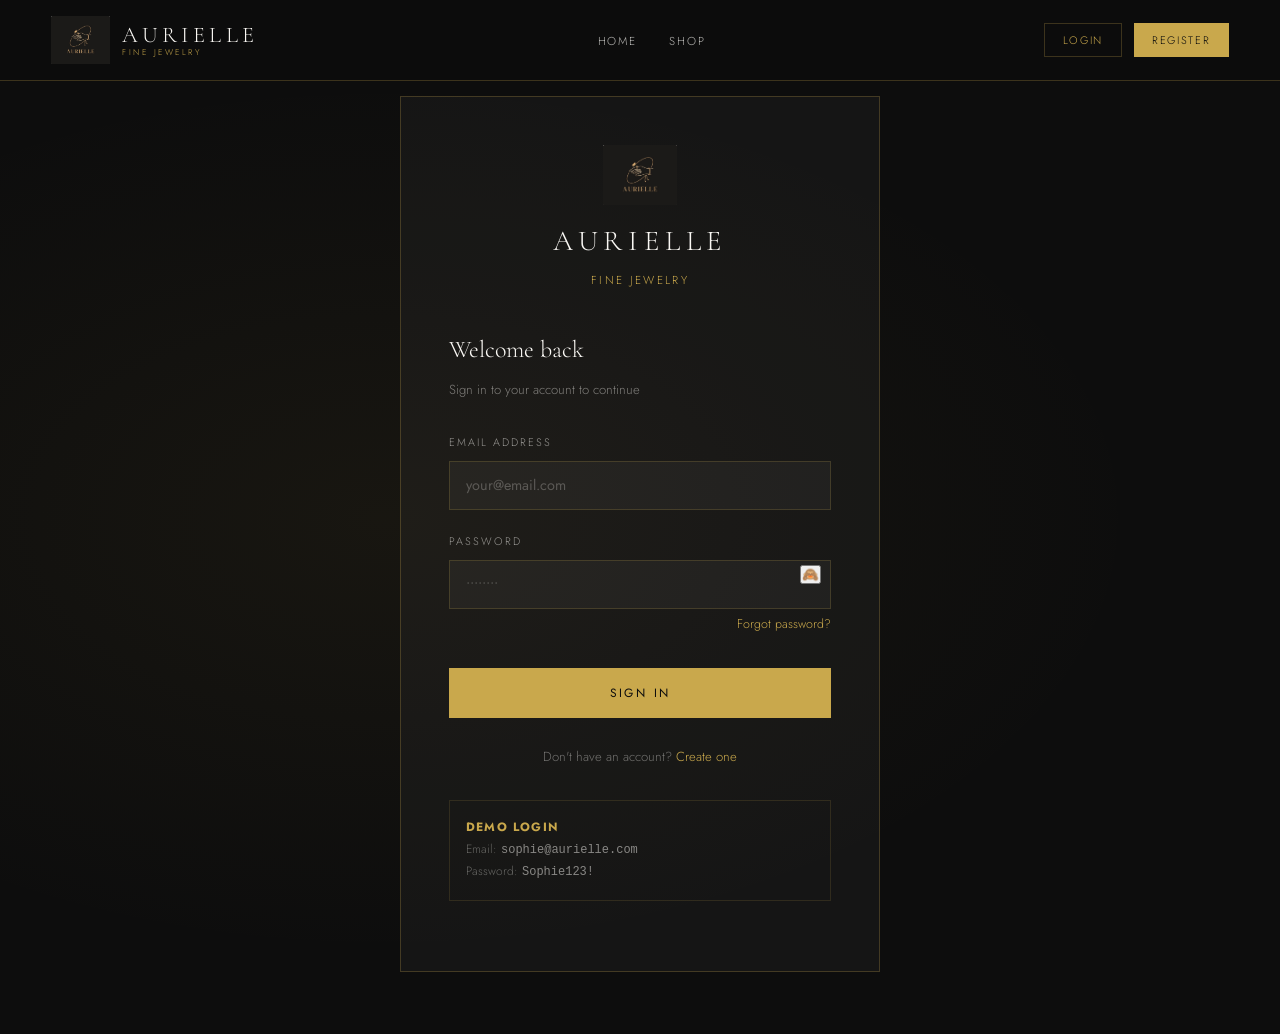
==== content/login.html @ e6877577 "commit initaile : debut du site avec un login et sign up qui marchent ,des produits qu'ils faut modi" ====
<!DOCTYPE html>
<html lang="en">
<head>
  <meta charset="UTF-8" />
  <meta name="viewport" content="width=device-width, initial-scale=1.0" />
  <title>Login — Aurielle</title>
  <link rel="stylesheet" href="../style/style.css" />
  <link rel="stylesheet" href="https://cdnjs.cloudflare.com/ajax/libs/font-awesome/6.5.0/css/all.min.css" />
</head>
<body>

  <!-- ── HEADER ─────────────────────────────────────────────── -->
  <header class="header dark" id="header">
    <div class="container">
      <nav class="nav">
        <a href="../index.html" class="nav-logo">
          <img src="../images/logo.png" alt="Aurielle logo" />
          <div class="nav-logo-text">
            <span class="brand">AURIELLE</span>
            <span class="brand-sub">Fine Jewelry</span>
          </div>
        </a>
        <ul class="nav-links">
          <li><a href="../index.html">Home</a></li>
          <li><a href="products.html">Shop</a></li>
        </ul>
        <div class="nav-auth">
          <a href="login.html" class="active" style="color:var(--gold);">Login</a>
          <a href="register.html" class="nav-auth-primary">Register</a>
        </div>
      </nav>
    </div>
  </header>


  <!-- ── LOGIN FORM ─────────────────────────────────────────── -->
  <main class="auth-page">
    <div class="auth-box">

      <div class="auth-logo">
        <img src="../images/logo.png" alt="Aurielle" />
        <h1>AURIELLE</h1>
        <p>Fine Jewelry</p>
      </div>

      <h2 class="auth-title">Welcome back</h2>
      <p class="auth-sub">Sign in to your account to continue</p>

      <!-- Alert (shown on error / success) -->
      <div id="loginAlert" class="alert" role="alert"></div>

      <form id="loginForm" novalidate>

        <div class="form-group">
          <label for="loginEmail">Email Address</label>
          <input type="email" id="loginEmail" placeholder="your@email.com" autocomplete="email" required />
          <span class="field-msg" id="loginEmailMsg"></span>
        </div>

        <div class="form-group">
          <label for="loginPassword">Password</label>
          <div class="password-wrapper" style="position: relative;">
         <input type="password" id="regPassword" placeholder="••••••••" autocomplete="current-password" required /">
         <button type="button" id="togglePassword" style="position: absolute; right: 10px; top: 5px;">🙈</button>
          <span class="field-msg" id="loginPasswordMsg"></span>
        </div>
         

        <div style="text-align:right;margin-bottom:1.5rem;">
          <a href="#" style="font-size:0.78rem;color:var(--gold);">Forgot password?</a>
        </div>

        <button type="submit" class="btn btn-primary form-submit">Sign In</button>

      </form>

      <div class="auth-footer">
        Don't have an account? <a href="register.html">Create one</a>
      </div>

      <!-- Demo credentials hint -->
      <div style="margin-top:2rem;padding:1rem;border:1px solid rgba(201,168,76,0.15);font-size:0.75rem;color:rgba(250,248,244,0.35);line-height:1.8;">
        <strong style="color:var(--gold);letter-spacing:0.1em;">DEMO LOGIN</strong><br>
        Email: <code style="color:rgba(250,248,244,0.5);">sophie@aurielle.com</code><br>
        Password: <code style="color:rgba(250,248,244,0.5);">Sophie123!</code>
      </div>

    </div>
  </main>

  <script src="../javascript/auth.js"></script>
  <script src="../javascript/validation.js"></script>

</body>
</html>
---- style/style.css ----
/* ============================================
   AURIELLE — Global Stylesheet
   Palette: Black · Ivory · Gold
   ============================================ */

@import url('https://fonts.googleapis.com/css2?family=Cormorant+Garamond:ital,wght@0,300;0,400;0,600;1,300;1,400&family=Jost:wght@300;400;500&display=swap');

/* ---------- CSS Variables ---------- */
:root {
  --black:   #0d0d0d;
  --white:   #faf8f4;
  --ivory:   #f2ede4;
  --gold:    #c9a84c;
  --gold-lt: #e0c97a;
  --gold-dk: #9a7a30;
  --gray:    #888;
  --red:     #c0392b;
  --green:   #27ae60;
  --border:  rgba(201, 168, 76, 0.25);

  --font-display: 'Cormorant Garamond', Georgia, serif;
  --font-body:    'Jost', sans-serif;
  --transition:   0.35s ease;
}

/* ---------- Reset ---------- */
*, *::before, *::after { box-sizing: border-box; margin: 0; padding: 0; }
html { scroll-behavior: smooth; }
body {
  background: var(--white);
  color: var(--black);
  font-family: var(--font-body);
  font-weight: 300;
  line-height: 1.7;
  overflow-x: hidden;
}
img { display: block; max-width: 100%; }
a   { color: inherit; text-decoration: none; }
ul  { list-style: none; }

/* ---------- Utility ---------- */
.container { width: min(1200px, 92%); margin-inline: auto; }

.gold-line {
  display: block; width: 48px; height: 1px;
  background: var(--gold); margin: 1rem auto;
}

.section-label {
  font-size: 0.68rem; letter-spacing: 0.25em;
  text-transform: uppercase; color: var(--gold);
  display: block; margin-bottom: 0.5rem;
}

.section-title {
  font-family: var(--font-display);
  font-size: clamp(2rem, 4vw, 3rem);
  font-weight: 300; line-height: 1.15;
}

/* ============================================
   HEADER
   ============================================ */
.header {
  position: fixed; top: 0; left: 0; right: 0;
  z-index: 100; padding: 1rem 0;
  transition: background var(--transition), box-shadow var(--transition);
}
.header.scrolled, .header.dark {
  background: rgba(13,13,13,0.96);
  backdrop-filter: blur(10px);
  box-shadow: 0 1px 0 var(--border);
}

.nav {
  display: flex; align-items: center;
  justify-content: space-between; gap: 1rem;
}

/* Logo */
.nav-logo { display: flex; align-items: center; gap: 0.75rem; }
.nav-logo img { height: 48px; width: auto; }
.nav-logo-text { display: flex; flex-direction: column; line-height: 1; }
.nav-logo .brand { font-family: var(--font-display); font-size: 1.4rem; font-weight: 300; letter-spacing: 0.2em; color: var(--white); }
.nav-logo .brand-sub { font-size: 0.52rem; letter-spacing: 0.3em; text-transform: uppercase; color: var(--gold); margin-top: 2px; }

/* Links */
.nav-links { display: flex; gap: 2rem; align-items: center; }
.nav-links a {
  font-size: 0.72rem; letter-spacing: 0.16em;
  text-transform: uppercase;
  color: rgba(250,248,244,0.72);
  position: relative; padding-bottom: 4px;
  transition: color var(--transition);
}
.nav-links a::after {
  content: ''; position: absolute;
  bottom: 0; left: 0; width: 0; height: 1px;
  background: var(--gold); transition: width var(--transition);
}
.nav-links a:hover, .nav-links a.active { color: var(--white); }
.nav-links a:hover::after, .nav-links a.active::after { width: 100%; }

/* Icons */
.nav-icons { display: flex; gap: 1.2rem; align-items: center; }
.nav-icons a { color: rgba(250,248,244,0.72); font-size: 0.95rem; transition: color var(--transition); }
.nav-icons a:hover { color: var(--gold); }

/* Auth buttons in nav */
.nav-auth { display: flex; gap: 0.75rem; align-items: center; }
.nav-auth a {
  font-size: 0.68rem; letter-spacing: 0.15em;
  text-transform: uppercase; padding: 0.45rem 1.1rem;
  border: 1px solid var(--border);
  color: rgba(250,248,244,0.72);
  transition: all var(--transition);
}
.nav-auth a:hover { border-color: var(--gold); color: var(--gold); }
.nav-auth a.nav-auth-primary { background: var(--gold); border-color: var(--gold); color: var(--black); }
.nav-auth a.nav-auth-primary:hover { background: var(--gold-lt); }

/* Mobile toggle */
.nav-toggle {
  display: none; background: none; border: none;
  cursor: pointer; flex-direction: column; gap: 5px; padding: 4px;
}
.nav-toggle span { display: block; width: 22px; height: 1px; background: var(--white); transition: var(--transition); }

/* ============================================
   BUTTONS
   ============================================ */
.btn {
  display: inline-block;
  font-family: var(--font-body);
  font-size: 0.7rem; letter-spacing: 0.2em;
  text-transform: uppercase;
  padding: 1rem 2.2rem; cursor: pointer;
  transition: all var(--transition); border: none;
}
.btn-primary { background: var(--gold); color: var(--black); }
.btn-primary:hover { background: var(--gold-lt); transform: translateY(-2px); box-shadow: 0 8px 24px rgba(201,168,76,0.3); }

.btn-outline { background: transparent; color: var(--white); border: 1px solid rgba(250,248,244,0.35); }
.btn-outline:hover { border-color: var(--gold); color: var(--gold); }

.btn-dark { background: var(--black); color: var(--white); }
.btn-dark:hover { background: #1a1a1a; transform: translateY(-2px); }

.btn-gold-outline { background: transparent; color: var(--gold); border: 1px solid var(--gold); }
.btn-gold-outline:hover { background: var(--gold); color: var(--black); }

/* ============================================
   HERO (index)
   ============================================ */
.hero {
  min-height: 100vh; background: var(--black);
  display: grid; grid-template-columns: 1fr 1fr;
  overflow: hidden; position: relative;
}

.hero-content {
  display: flex; flex-direction: column;
  justify-content: center;
  padding: 8rem 4rem 6rem;
  position: relative; z-index: 2;
}

.hero-eyebrow {
  font-size: 0.65rem; letter-spacing: 0.3em;
  text-transform: uppercase; color: var(--gold);
  margin-bottom: 1.5rem;
  opacity: 0; animation: fadeUp 0.8s 0.3s forwards;
}

.hero-title {
  font-family: var(--font-display);
  font-size: clamp(3rem, 5vw, 5.5rem);
  font-weight: 300; color: var(--white);
  line-height: 1.05; margin-bottom: 1.5rem;
  opacity: 0; animation: fadeUp 0.8s 0.5s forwards;
}
.hero-title em { font-style: italic; color: var(--gold-lt); }

.hero-tagline {
  font-size: 0.9rem; color: rgba(250,248,244,0.55);
  max-width: 340px; margin-bottom: 3rem;
  opacity: 0; animation: fadeUp 0.8s 0.7s forwards;
}

.hero-actions {
  display: flex; gap: 1.2rem; align-items: center;
  opacity: 0; animation: fadeUp 0.8s 0.9s forwards;
}

.hero-image { position: relative; overflow: hidden; }
.hero-image img {
  width: 100%; height: 100%;
  object-fit: cover; object-position: center top;
  filter: brightness(0.8);
  transform: scale(1.06); animation: slowZoom 12s ease-out forwards;
}
.hero-image::before {
  content: ''; position: absolute; inset: 0;
  background: linear-gradient(to right, var(--black) 0%, transparent 30%);
  z-index: 1;
}
.hero-image::after {
  content: ''; position: absolute;
  top: 3rem; right: 3rem; bottom: 3rem; left: 50%;
  border: 1px solid rgba(201,168,76,0.3);
  pointer-events: none; z-index: 2;
  animation: fadeIn 1.5s 1.2s both;
}

.hero-scroll {
  position: absolute; bottom: 2.5rem; left: 4rem;
  display: flex; align-items: center; gap: 1rem;
  color: rgba(250,248,244,0.4);
  font-size: 0.65rem; letter-spacing: 0.2em; text-transform: uppercase;
  opacity: 0; animation: fadeIn 1s 1.5s forwards;
}
.hero-scroll::before { content: ''; display: block; width: 40px; height: 1px; background: var(--gold); }

/* ============================================
   FEATURED PRODUCTS
   ============================================ */
.featured { padding: 7rem 0; background: var(--white); }
.section-header { text-align: center; margin-bottom: 4rem; }

.products-grid {
  display: grid;
  grid-template-columns: repeat(3, 1fr);
  gap: 2.5rem;
}

/* Product Card */
.product-card { position: relative; cursor: pointer; }
.product-card:hover .product-img img { transform: scale(1.05); }

.product-img {
  aspect-ratio: 3/4; overflow: hidden;
  background: var(--ivory); margin-bottom: 1.25rem;
  position: relative;
}
.product-img img {
  width: 100%; height: 100%;
  object-fit: cover; transition: transform 0.6s ease;
}

.product-badge {
  position: absolute; top: 1rem; left: 1rem;
  background: var(--gold); color: var(--black);
  font-size: 0.6rem; letter-spacing: 0.15em;
  text-transform: uppercase; padding: 0.3rem 0.7rem; z-index: 1;
}

.product-overlay {
  position: absolute; bottom: 0; left: 0; right: 0;
  background: rgba(13,13,13,0.85); padding: 1rem;
  text-align: center;
  transform: translateY(100%); transition: transform var(--transition);
}
.product-card:hover .product-overlay { transform: translateY(0); }
.product-overlay span { color: var(--white); font-size: 0.7rem; letter-spacing: 0.2em; text-transform: uppercase; }

.product-info { text-align: center; }
.product-name { font-family: var(--font-display); font-size: 1.15rem; font-weight: 400; margin-bottom: 0.3rem; }
.product-category { font-size: 0.7rem; letter-spacing: 0.15em; text-transform: uppercase; color: var(--gray); margin-bottom: 0.5rem; }
.product-price { font-family: var(--font-display); font-size: 1.05rem; color: var(--gold-dk); }

.featured-cta { text-align: center; margin-top: 3.5rem; }

/* ============================================
   CATEGORIES SECTION
   ============================================ */
.categories { padding: 6rem 0; background: var(--black); }
.categories .section-title { color: var(--white); }
.categories-grid { display: grid; grid-template-columns: repeat(3, 1fr); gap: 1.5rem; }

.category-card {
  position: relative; overflow: hidden;
  aspect-ratio: 4/5;
  display: flex; align-items: flex-end;
}
.category-card img {
  position: absolute; inset: 0;
  width: 100%; height: 100%;
  object-fit: cover;
  transition: transform 0.6s ease, filter 0.6s ease;
  filter: brightness(0.55);
}
.category-card:hover img { transform: scale(1.06); filter: brightness(0.45); }
.category-card::after {
  content: ''; position: absolute; inset: 0;
  border: 1px solid transparent;
  transition: border-color var(--transition);
}
.category-card:hover::after { border-color: var(--gold); }

.category-body { position: relative; z-index: 1; padding: 2rem; width: 100%; }
.category-name { font-family: var(--font-display); font-size: 1.6rem; font-weight: 300; color: var(--white); margin-bottom: 0.25rem; }
.category-count { font-size: 0.68rem; letter-spacing: 0.18em; text-transform: uppercase; color: var(--gold); margin-bottom: 1rem; }
.category-link { display: inline-flex; align-items: center; gap: 0.6rem; color: rgba(250,248,244,0.6); font-size: 0.7rem; letter-spacing: 0.15em; text-transform: uppercase; transition: color var(--transition), gap var(--transition); }
.category-card:hover .category-link { color: var(--gold); gap: 1rem; }

/* ============================================
   SHOP PAGE
   ============================================ */
.page-hero {
  min-height: 38vh; background: var(--black);
  display: flex; align-items: flex-end;
  padding-bottom: 3.5rem; position: relative; overflow: hidden;
}
.page-hero::before {
  content: ''; position: absolute; inset: 0;
  background: radial-gradient(ellipse at 70% 50%, rgba(201,168,76,0.08) 0%, transparent 60%);
}
.page-hero-content { position: relative; z-index: 1; }
.page-hero-title { font-family: var(--font-display); font-size: clamp(2.5rem, 5vw, 4.5rem); font-weight: 300; color: var(--white); line-height: 1.1; margin-bottom: 0.75rem; }
.page-hero-sub { font-size: 0.78rem; letter-spacing: 0.15em; color: var(--gold); text-transform: uppercase; }

.breadcrumb { background: var(--ivory); padding: 0.9rem 0; border-bottom: 1px solid rgba(201,168,76,0.15); }
.breadcrumb nav { display: flex; align-items: center; gap: 0.75rem; font-size: 0.75rem; color: var(--gray); }
.breadcrumb a:hover { color: var(--gold); }
.breadcrumb .sep { color: var(--gold); }

/* Filter bar */
.filter-bar {
  background: var(--ivory); border-bottom: 1px solid var(--border);
  padding: 1.2rem 0; position: sticky; top: 70px; z-index: 50;
}
.filter-bar-inner { display: flex; align-items: center; gap: 1rem; flex-wrap: wrap; }
.filter-btn {
  font-family: var(--font-body);
  font-size: 0.7rem; letter-spacing: 0.18em; text-transform: uppercase;
  padding: 0.55rem 1.4rem; border: 1px solid var(--border);
  background: transparent; color: var(--gray);
  cursor: pointer; transition: all var(--transition);
}
.filter-btn:hover, .filter-btn.active { border-color: var(--gold); color: var(--black); background: rgba(201,168,76,0.08); }
.filter-btn.active { border-color: var(--gold); color: var(--gold-dk); font-weight: 500; }

.filter-count { margin-left: auto; font-size: 0.78rem; color: var(--gray); }

/* Shop layout */
.shop { padding: 4rem 0 7rem; }
.shop-layout { display: grid; grid-template-columns: 240px 1fr; gap: 3rem; align-items: start; }

.sidebar { position: sticky; top: 8rem; }
.sidebar-title { font-size: 0.65rem; letter-spacing: 0.22em; text-transform: uppercase; color: var(--black); margin-bottom: 1.75rem; padding-bottom: 0.75rem; border-bottom: 1px solid var(--border); }
.filter-group { margin-bottom: 1.75rem; padding-bottom: 1.75rem; border-bottom: 1px solid rgba(201,168,76,0.12); }
.filter-group:last-of-type { border-bottom: none; }
.filter-group h4 { font-size: 0.7rem; letter-spacing: 0.18em; text-transform: uppercase; margin-bottom: 1rem; }

.filter-option { display: flex; align-items: center; gap: 0.7rem; margin-bottom: 0.65rem; cursor: pointer; }
.filter-option input[type="checkbox"] {
  appearance: none; width: 14px; height: 14px;
  border: 1px solid var(--border); background: transparent;
  cursor: pointer; position: relative; flex-shrink: 0; transition: all var(--transition);
}
.filter-option input[type="checkbox"]:checked { background: var(--gold); border-color: var(--gold); }
.filter-option label { font-size: 0.84rem; color: var(--gray); cursor: pointer; transition: color var(--transition); }
.filter-option:hover label { color: var(--black); }

.price-range { display: flex; gap: 0.6rem; align-items: center; }
.price-range input { width: 75px; border: 1px solid var(--border); background: transparent; padding: 0.45rem 0.6rem; font-family: var(--font-body); font-size: 0.8rem; text-align: center; outline: none; transition: border-color var(--transition); }
.price-range input:focus { border-color: var(--gold); }
.price-range span { color: var(--gray); font-size: 0.8rem; }

.shop-header { display: flex; justify-content: space-between; align-items: center; margin-bottom: 2.5rem; padding-bottom: 1.25rem; border-bottom: 1px solid var(--border); }
.shop-count { font-size: 0.8rem; color: var(--gray); }
.shop-sort { display: flex; align-items: center; gap: 0.7rem; }
.shop-sort label { font-size: 0.7rem; letter-spacing: 0.12em; text-transform: uppercase; color: var(--gray); }
.shop-sort select { border: 1px solid var(--border); background: transparent; font-family: var(--font-body); font-size: 0.82rem; color: var(--black); padding: 0.45rem 1.8rem 0.45rem 0.8rem; cursor: pointer; outline: none; appearance: none; background-image: url("data:image/svg+xml,%3Csvg viewBox='0 0 12 8' fill='none' xmlns='http://www.w3.org/2000/svg'%3E%3Cpath d='M1 1l5 6 5-6' stroke='%23c9a84c' stroke-width='1.2'/%3E%3C/svg%3E"); background-repeat: no-repeat; background-position: right 0.6rem center; background-size: 10px; }

.shop-grid { display: grid; grid-template-columns: repeat(3, 1fr); gap: 2rem; }

.pagination { display: flex; justify-content: center; align-items: center; gap: 0.5rem; margin-top: 4rem; }
.page-btn { width: 38px; height: 38px; display: flex; align-items: center; justify-content: center; border: 1px solid var(--border); background: transparent; font-family: var(--font-body); font-size: 0.82rem; color: var(--gray); cursor: pointer; transition: all var(--transition); }
.page-btn:hover, .page-btn.active { border-color: var(--gold); color: var(--gold); }
.page-btn.active { background: var(--gold); color: var(--black); }

/* ============================================
   AUTH PAGES (Login / Register)
   ============================================ */
.auth-page {
  min-height: 100vh; background: var(--black);
  display: flex; align-items: center;
  padding: 6rem 0 4rem;
  position: relative;
}
.auth-page::before {
  content: ''; position: absolute; inset: 0;
  background: radial-gradient(ellipse at 30% 50%, rgba(201,168,76,0.06) 0%, transparent 60%);
}

.auth-box {
  position: relative; z-index: 1;
  width: min(480px, 92%); margin: 0 auto;
  background: rgba(255,255,255,0.03);
  border: 1px solid var(--border);
  padding: 3rem;
}

.auth-logo { text-align: center; margin-bottom: 2.5rem; }
.auth-logo img { height: 60px; margin: 0 auto 0.75rem; }
.auth-logo h1 { font-family: var(--font-display); font-size: 1.8rem; font-weight: 300; letter-spacing: 0.2em; color: var(--white); }
.auth-logo p { font-size: 0.72rem; letter-spacing: 0.2em; text-transform: uppercase; color: var(--gold); margin-top: 0.3rem; }

.auth-title { font-family: var(--font-display); font-size: 1.5rem; font-weight: 300; color: var(--white); margin-bottom: 0.5rem; }
.auth-sub { font-size: 0.82rem; color: rgba(250,248,244,0.45); margin-bottom: 2rem; }

/* Form */
.form-group { margin-bottom: 1.4rem; position: relative; }
.form-group label { display: block; font-size: 0.68rem; letter-spacing: 0.18em; text-transform: uppercase; color: rgba(250,248,244,0.55); margin-bottom: 0.55rem; }
.form-group input, .form-group select {
  width: 100%; padding: 0.85rem 1rem;
  background: rgba(255,255,255,0.04);
  border: 1px solid rgba(201,168,76,0.2);
  color: var(--white); font-family: var(--font-body);
  font-size: 0.9rem; outline: none;
  transition: border-color var(--transition);
}
.form-group input:focus { border-color: var(--gold); }
.form-group input::placeholder { color: rgba(250,248,244,0.25); }

/* Validation states */
.form-group input.valid   { border-color: var(--green); }
.form-group input.invalid { border-color: var(--red); }

.field-msg {
  font-size: 0.7rem; margin-top: 0.4rem;
  display: none; letter-spacing: 0.05em;
}
.field-msg.error { color: var(--red); display: block; }
.field-msg.success { color: var(--green); display: block; }

.form-row { display: grid; grid-template-columns: 1fr 1fr; gap: 1rem; }

.form-submit { width: 100%; margin-top: 0.5rem; font-size: 0.75rem; padding: 1rem; }

.auth-footer { text-align: center; margin-top: 1.75rem; font-size: 0.82rem; color: rgba(250,248,244,0.4); }
.auth-footer a { color: var(--gold); transition: color var(--transition); }
.auth-footer a:hover { color: var(--gold-lt); }

/* Alert */
.alert {
  padding: 0.85rem 1.1rem;
  font-size: 0.82rem; margin-bottom: 1.5rem;
  display: none; border-left: 3px solid;
}
.alert.error   { background: rgba(192,57,43,0.12); border-color: var(--red); color: #e74c3c; display: block; }
.alert.success { background: rgba(39,174,96,0.12); border-color: var(--green); color: #2ecc71; display: block; }

/* ============================================
   ORDER PAGE
   ============================================ */
.order-page { padding: 8rem 0 6rem; }
.order-grid { display: grid; grid-template-columns: 1fr 380px; gap: 3rem; align-items: start; }

.order-section-title {
  font-family: var(--font-display); font-size: 1.5rem;
  font-weight: 300; margin-bottom: 2rem;
  padding-bottom: 1rem; border-bottom: 1px solid var(--border);
}

/* Order form */
.order-form .form-group input,
.order-form .form-group select {
  background: transparent; color: var(--black);
  border: 1px solid rgba(201,168,76,0.25);
}
.order-form .form-group input::placeholder { color: var(--gray); }
.order-form .form-group input:focus { border-color: var(--gold); }
.order-form .form-group label { color: var(--gray); }

/* Order summary */
.order-summary {
  background: var(--black); padding: 2rem;
  position: sticky; top: 8rem;
}
.order-summary h3 { font-family: var(--font-display); font-size: 1.3rem; font-weight: 300; color: var(--white); margin-bottom: 1.5rem; padding-bottom: 1rem; border-bottom: 1px solid var(--border); }

.summary-item { display: flex; align-items: center; gap: 1rem; margin-bottom: 1rem; padding-bottom: 1rem; border-bottom: 1px solid rgba(201,168,76,0.08); }
.summary-item img { width: 60px; height: 70px; object-fit: cover; flex-shrink: 0; }
.summary-item-info { flex: 1; }
.summary-item-name { font-size: 0.85rem; color: var(--white); margin-bottom: 0.2rem; }
.summary-item-cat  { font-size: 0.68rem; letter-spacing: 0.1em; color: var(--gray); text-transform: uppercase; }
.summary-item-price { color: var(--gold); font-family: var(--font-display); font-size: 1rem; }

.summary-totals { margin-top: 1.5rem; }
.summary-row { display: flex; justify-content: space-between; font-size: 0.85rem; margin-bottom: 0.6rem; color: rgba(250,248,244,0.6); }
.summary-row.total { color: var(--white); font-size: 1rem; padding-top: 1rem; border-top: 1px solid var(--border); margin-top: 1rem; }
.summary-row.total span:last-child { color: var(--gold); font-family: var(--font-display); font-size: 1.2rem; }

/* ============================================
   FOOTER
   ============================================ */
.footer { background: #080808; padding: 5rem 0 2.5rem; border-top: 1px solid var(--border); }
.footer-grid { display: grid; grid-template-columns: 2fr 1fr 1fr 1fr; gap: 3rem; margin-bottom: 4rem; }

.footer-brand .logo-word { font-family: var(--font-display); font-size: 1.6rem; font-weight: 300; letter-spacing: 0.15em; color: var(--white); display: block; margin-bottom: 0.25rem; }
.footer-brand .logo-sub  { font-size: 0.55rem; letter-spacing: 0.28em; text-transform: uppercase; color: var(--gold); display: block; margin-bottom: 1.25rem; }
.footer-desc { color: rgba(250,248,244,0.4); font-size: 0.84rem; max-width: 240px; line-height: 1.8; margin-bottom: 1.75rem; }

.footer-social { display: flex; gap: 1rem; }
.footer-social a { width: 36px; height: 36px; border: 1px solid var(--border); display: flex; align-items: center; justify-content: center; color: var(--gray); font-size: 0.8rem; transition: all var(--transition); }
.footer-social a:hover { border-color: var(--gold); color: var(--gold); }

.footer-col h4 { font-size: 0.65rem; letter-spacing: 0.22em; text-transform: uppercase; color: var(--white); margin-bottom: 1.5rem; }
.footer-col ul li { margin-bottom: 0.7rem; }
.footer-col ul a { color: rgba(250,248,244,0.4); font-size: 0.84rem; transition: color var(--transition); }
.footer-col ul a:hover { color: var(--gold); }

.footer-contact-item { display: flex; align-items: flex-start; gap: 0.75rem; color: rgba(250,248,244,0.4); font-size: 0.82rem; margin-bottom: 0.9rem; }
.footer-contact-item i { color: var(--gold); margin-top: 3px; }

.footer-bottom { border-top: 1px solid rgba(201,168,76,0.1); padding-top: 2rem; display: flex; justify-content: space-between; align-items: center; }
.footer-copy { color: rgba(250,248,244,0.25); font-size: 0.75rem; }
.footer-legal { display: flex; gap: 2rem; }
.footer-legal a { color: rgba(250,248,244,0.25); font-size: 0.72rem; transition: color var(--transition); }
.footer-legal a:hover { color: var(--gold); }

/* ============================================
   ANIMATIONS
   ============================================ */
@keyframes fadeUp  { from { opacity: 0; transform: translateY(28px); } to { opacity: 1; transform: translateY(0); } }
@keyframes fadeIn  { from { opacity: 0; } to { opacity: 1; } }
@keyframes slowZoom { from { transform: scale(1.06); } to { transform: scale(1); } }

/* ============================================
   RESPONSIVE
   ============================================ */
@media (max-width: 1024px) {
  .hero { grid-template-columns: 1fr; }
  .hero-image { display: none; }
  .hero-content { padding: 9rem 2.5rem 5rem; }
  .products-grid, .categories-grid { grid-template-columns: repeat(2, 1fr); }
  .footer-grid { grid-template-columns: 1fr 1fr; gap: 2.5rem; }
  .shop-layout { grid-template-columns: 1fr; }
  .sidebar { position: static; }
  .shop-grid { grid-template-columns: repeat(2, 1fr); }
  .order-grid { grid-template-columns: 1fr; }
  .order-summary { position: static; }
}

@media (max-width: 700px) {
  .nav-links, .nav-icons, .nav-auth { display: none; }
  .nav-toggle { display: flex; }
  .products-grid, .categories-grid, .shop-grid { grid-template-columns: 1fr; }
  .footer-grid { grid-template-columns: 1fr; }
  .footer-bottom { flex-direction: column; gap: 1rem; text-align: center; }
  .shop-header { flex-direction: column; align-items: flex-start; gap: 1rem; }
  .auth-box { padding: 2rem 1.5rem; }
  .form-row { grid-template-columns: 1fr; }
}
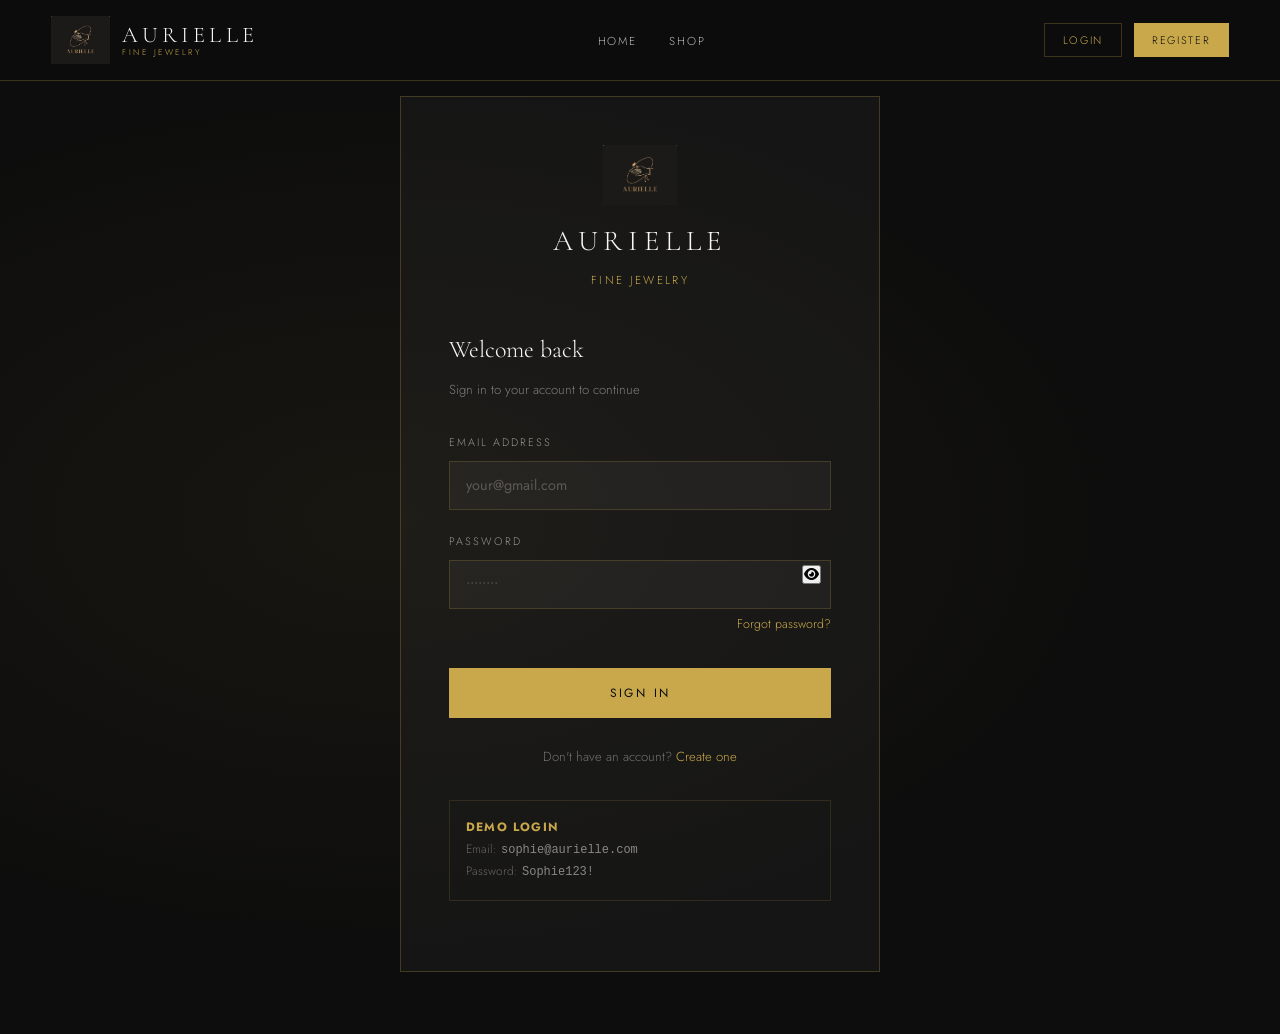
==== commit 818636ea: "arnigh les icones panier et recharche" ====
--- a/content/login.html
+++ b/content/login.html
@@ -53,7 +53,7 @@
 
         <div class="form-group">
           <label for="loginEmail">Email Address</label>
-          <input type="email" id="loginEmail" placeholder="your@email.com" autocomplete="email" required />
+          <input type="email" id="loginEmail" placeholder="your@gmail.com" autocomplete="gmail" required />
           <span class="field-msg" id="loginEmailMsg"></span>
         </div>
 
@@ -61,7 +61,9 @@
           <label for="loginPassword">Password</label>
           <div class="password-wrapper" style="position: relative;">
          <input type="password" id="regPassword" placeholder="••••••••" autocomplete="current-password" required /">
-         <button type="button" id="togglePassword" style="position: absolute; right: 10px; top: 5px;">🙈</button>
+         <button type="button" id="togglePassword" style="position: absolute; right: 10px; top: 5px;">
+          <i class="fa-solid fa-eye" style="color: rgb(0, 0, 0); border_color: black ;"></i>
+         </button>
           <span class="field-msg" id="loginPasswordMsg"></span>
         </div>
          
--- a/style/style.css
+++ b/style/style.css
@@ -553,4 +553,63 @@
   .shop-header { flex-direction: column; align-items: flex-start; gap: 1rem; }
   .auth-box { padding: 2rem 1.5rem; }
   .form-row { grid-template-columns: 1fr; }
+}
+
+.nav-icons {
+  display: flex;
+  align-items: center;
+  gap: 15px; /* space between icons */
+}
+
+.search-container {
+  position: relative;
+  display: flex;
+  align-items: center;
+}
+
+.search-container i {
+  font-size: 18px;
+  color: #e8dddd;
+  cursor: pointer;
+}
+
+/* dropdown search box */
+.search-box {
+  
+  position: absolute;
+  right: 0;
+  top: 30px;
+  width: 0;
+  overflow: hidden;
+  transition: 0.3s ease;
+}
+
+.search-box.active {
+  width: 220px;
+}
+
+.nav-icons i {
+  font-size: 20px;
+  color: #e8dddd;
+}
+
+.nav-icons i:hover {
+  color: var(--gold);
+}
+
+.payment-icons {
+  display: flex;
+  gap: 10px;
+  align-items: center;
+}
+
+.payment-icons img {
+  height: 24px;
+  filter: grayscale(0.2);
+  transition: 0.2s;
+}
+
+.payment-icons img:hover {
+  transform: scale(1.1);
+  filter: grayscale(0);
 }
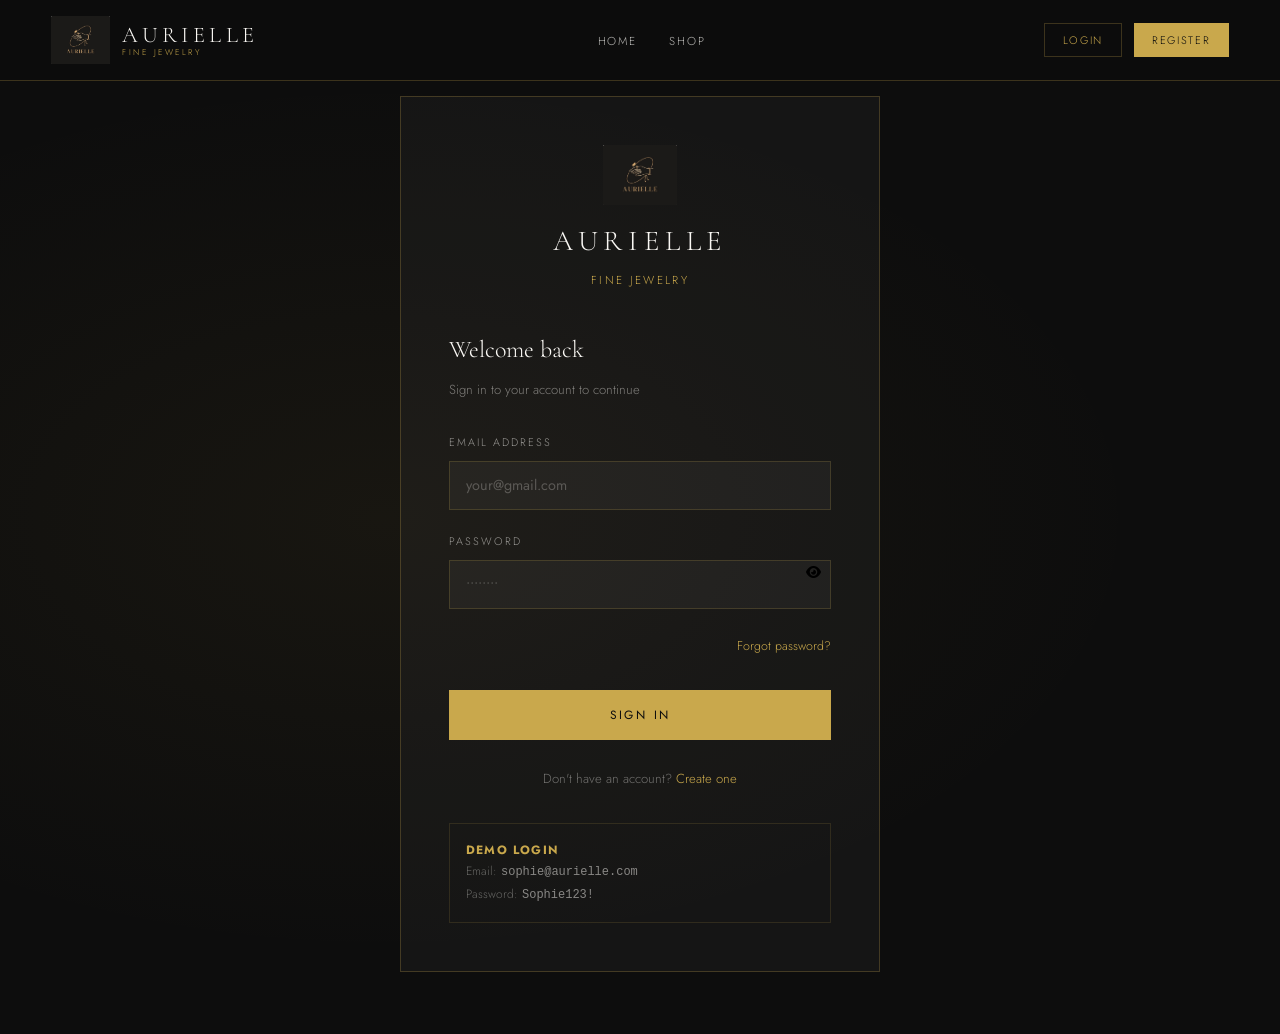
==== commit ca43d857: "fix: correction validation, panier, icônes et fonctionnalités UI + améliorations générales" ====
--- a/content/login.html
+++ b/content/login.html
@@ -53,20 +53,20 @@
 
         <div class="form-group">
           <label for="loginEmail">Email Address</label>
-          <input type="email" id="loginEmail" placeholder="your@gmail.com" autocomplete="gmail" required />
+          <input type="email" id="loginEmail" placeholder="your@gmail.com" autocomplete="email" required />
           <span class="field-msg" id="loginEmailMsg"></span>
         </div>
 
         <div class="form-group">
           <label for="loginPassword">Password</label>
           <div class="password-wrapper" style="position: relative;">
-         <input type="password" id="regPassword" placeholder="••••••••" autocomplete="current-password" required /">
-         <button type="button" id="togglePassword" style="position: absolute; right: 10px; top: 5px;">
-          <i class="fa-solid fa-eye" style="color: rgb(0, 0, 0); border_color: black ;"></i>
-         </button>
+            <input type="password" id="loginPassword" placeholder="••••••••" autocomplete="current-password" required />
+            <button type="button" id="togglePassword" style="position: absolute; right: 10px; top: 5px; background:none; border:none; cursor:pointer;">
+              <i class="fa-solid fa-eye" style="color: rgb(0, 0, 0);"></i>
+            </button>
+          </div>
           <span class="field-msg" id="loginPasswordMsg"></span>
         </div>
-         
 
         <div style="text-align:right;margin-bottom:1.5rem;">
           <a href="#" style="font-size:0.78rem;color:var(--gold);">Forgot password?</a>
--- a/style/style.css
+++ b/style/style.css
@@ -193,10 +193,14 @@
 }
 
 .hero-image { position: relative; overflow: hidden; }
-.hero-image img {
+.hero-image img,
+.hero-image video {
   width: 100%; height: 100%;
   object-fit: cover; object-position: center top;
   filter: brightness(0.8);
+}
+/* Only apply zoom animation to static images, not video */
+.hero-image img {
   transform: scale(1.06); animation: slowZoom 12s ease-out forwards;
 }
 .hero-image::before {
@@ -205,11 +209,7 @@
   z-index: 1;
 }
 .hero-image::after {
-  content: ''; position: absolute;
-  top: 3rem; right: 3rem; bottom: 3rem; left: 50%;
-  border: 1px solid rgba(201,168,76,0.3);
-  pointer-events: none; z-index: 2;
-  animation: fadeIn 1.5s 1.2s both;
+  display: none;
 }
 
 .hero-scroll {
@@ -575,18 +575,30 @@
 
 /* dropdown search box */
 .search-box {
-  
   position: absolute;
   right: 0;
   top: 30px;
   width: 0;
   overflow: hidden;
-  transition: 0.3s ease;
+  transition: width 0.3s ease;
 }
 
 .search-box.active {
   width: 220px;
 }
+
+/* FIX: input inside search box was invisible — no border, no background */
+.search-box input {
+  width: 100%;
+  padding: 0.5rem 0.75rem;
+  background: rgba(13,13,13,0.95);
+  border: 1px solid rgba(201,168,76,0.4);
+  color: var(--white);
+  font-family: var(--font-body);
+  font-size: 0.82rem;
+  outline: none;
+}
+.search-box input::placeholder { color: rgba(250,248,244,0.35); }
 
 .nav-icons i {
   font-size: 20px;
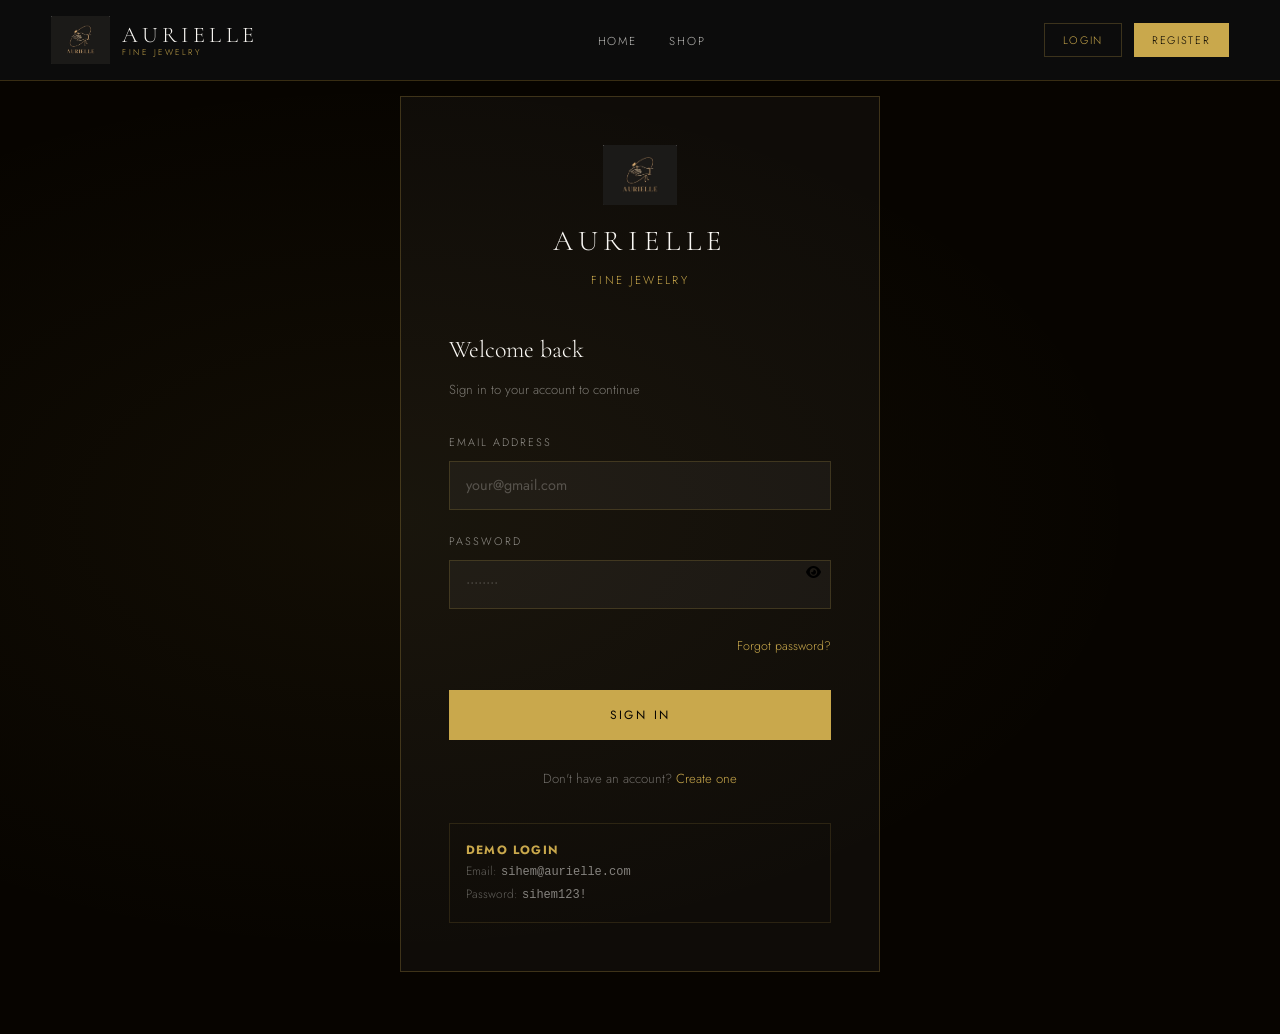
==== commit 66bd1105: "fixed the order page and the bugs en validation.js plus added cards visa,dahabia and i forgot achu n" ====
--- a/content/login.html
+++ b/content/login.html
@@ -83,8 +83,8 @@
       <!-- Demo credentials hint -->
       <div style="margin-top:2rem;padding:1rem;border:1px solid rgba(201,168,76,0.15);font-size:0.75rem;color:rgba(250,248,244,0.35);line-height:1.8;">
         <strong style="color:var(--gold);letter-spacing:0.1em;">DEMO LOGIN</strong><br>
-        Email: <code style="color:rgba(250,248,244,0.5);">sophie@aurielle.com</code><br>
-        Password: <code style="color:rgba(250,248,244,0.5);">Sophie123!</code>
+        Email: <code style="color:rgba(250,248,244,0.5);">sihem@aurielle.com</code><br>
+        Password: <code style="color:rgba(250,248,244,0.5);">sihem123!</code>
       </div>
 
     </div>
--- a/style/style.css
+++ b/style/style.css
@@ -1,13 +1,10 @@
-/* ============================================
-   AURIELLE — Global Stylesheet
-   Palette: Black · Ivory · Gold
-   ============================================ */
+
 
 @import url('https://fonts.googleapis.com/css2?family=Cormorant+Garamond:ital,wght@0,300;0,400;0,600;1,300;1,400&family=Jost:wght@300;400;500&display=swap');
 
-/* ---------- CSS Variables ---------- */
+
 :root {
-  --black:   #0d0d0d;
+  --black:   #070400;
   --white:   #faf8f4;
   --ivory:   #f2ede4;
   --gold:    #c9a84c;
@@ -544,7 +541,7 @@
   .order-summary { position: static; }
 }
 
-@media (max-width: 700px) {
+@media (max-width: 900px) {
   .nav-links, .nav-icons, .nav-auth { display: none; }
   .nav-toggle { display: flex; }
   .products-grid, .categories-grid, .shop-grid { grid-template-columns: 1fr; }
@@ -624,4 +621,70 @@
 .payment-icons img:hover {
   transform: scale(1.1);
   filter: grayscale(0);
-}+}
+
+
+
+/* ============================================
+   ORDER PAGE — item & controls
+   ============================================ */
+.summary-item {
+  display: flex;
+  align-items: center;
+  gap: 0.85rem;
+  margin-bottom: 1rem;
+  padding-bottom: 1rem;
+  border-bottom: 1px solid rgba(201,168,76,0.08);
+}
+.summary-item img {
+  width: 56px; height: 64px;
+  object-fit: cover; flex-shrink: 0;
+}
+.summary-item-info { flex: 1; min-width: 0; }
+.summary-item-name {
+  font-size: 0.82rem; color: var(--white);
+  margin-bottom: 0.15rem;
+  white-space: nowrap; overflow: hidden; text-overflow: ellipsis;
+}
+.summary-item-cat {
+  font-size: 0.65rem; letter-spacing: 0.1em;
+  color: var(--gray); text-transform: uppercase;
+}
+.summary-item-right {
+  display: flex; flex-direction: column;
+  align-items: flex-end; gap: 0.4rem; flex-shrink: 0;
+}
+.summary-item-price {
+  color: var(--gold);
+  font-family: var(--font-display);
+  font-size: 0.95rem;
+}
+
+/* Qty stepper */
+.qty-controls {
+  display: flex; align-items: center; gap: 0.35rem;
+}
+.qty-btn {
+  width: 22px; height: 22px;
+  background: rgba(201,168,76,0.15);
+  border: 1px solid rgba(201,168,76,0.3);
+  color: var(--gold); font-size: 0.85rem;
+  display: flex; align-items: center; justify-content: center;
+  cursor: pointer; transition: background 0.2s;
+  padding: 0; line-height: 1;
+}
+.qty-btn:hover { background: rgba(201,168,76,0.3); }
+.qty-value {
+  min-width: 20px; text-align: center;
+  font-size: 0.82rem; color: var(--white);
+}
+
+/* Remove button */
+.remove-btn {
+  background: none; border: none;
+  color: rgba(250,248,244,0.25);
+  font-size: 0.7rem; cursor: pointer;
+  transition: color 0.2s; padding: 0;
+  letter-spacing: 0.05em;
+}
+.remove-btn:hover { color: #e74c3c; }
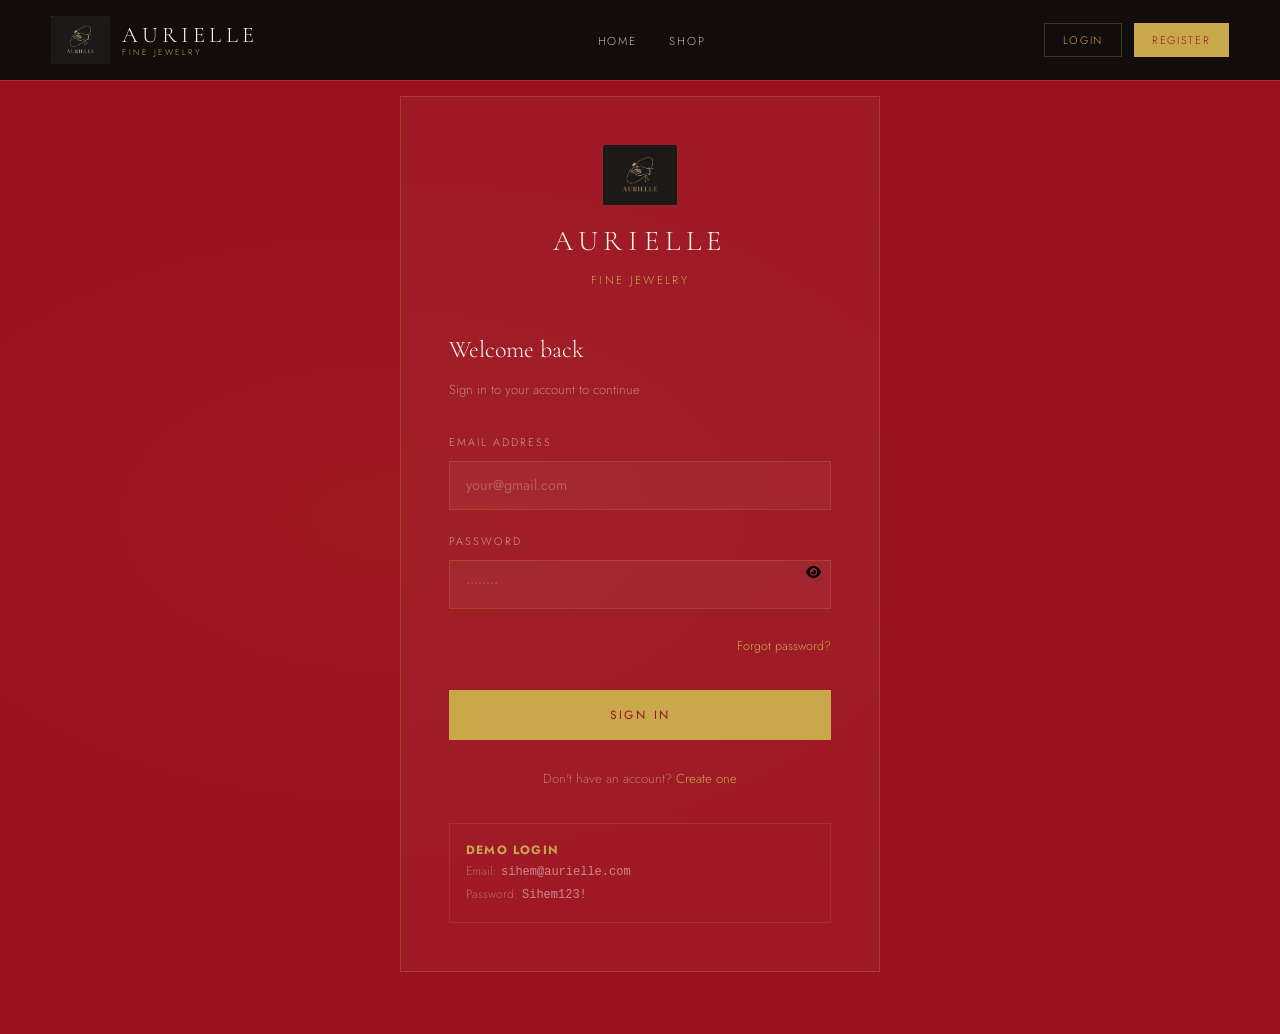
==== commit c435ba10: "added cart when validation , added orders page , fixed bugs" ====
--- a/content/login.html
+++ b/content/login.html
@@ -84,7 +84,7 @@
       <div style="margin-top:2rem;padding:1rem;border:1px solid rgba(201,168,76,0.15);font-size:0.75rem;color:rgba(250,248,244,0.35);line-height:1.8;">
         <strong style="color:var(--gold);letter-spacing:0.1em;">DEMO LOGIN</strong><br>
         Email: <code style="color:rgba(250,248,244,0.5);">sihem@aurielle.com</code><br>
-        Password: <code style="color:rgba(250,248,244,0.5);">sihem123!</code>
+        Password: <code style="color:rgba(250,248,244,0.5);">Sihem123!</code>
       </div>
 
     </div>
--- a/style/style.css
+++ b/style/style.css
@@ -2,15 +2,15 @@
 
 @import url('https://fonts.googleapis.com/css2?family=Cormorant+Garamond:ital,wght@0,300;0,400;0,600;1,300;1,400&family=Jost:wght@300;400;500&display=swap');
 
-
+/* ---------- CSS Variables ---------- */
 :root {
-  --black:   #070400;
+  --black:   #9B111E;
   --white:   #faf8f4;
   --ivory:   #f2ede4;
   --gold:    #c9a84c;
   --gold-lt: #e0c97a;
   --gold-dk: #9a7a30;
-  --gray:    #888;
+  --gray:    #484848;
   --red:     #c0392b;
   --green:   #27ae60;
   --border:  rgba(201, 168, 76, 0.25);
@@ -272,7 +272,7 @@
    ============================================ */
 .categories { padding: 6rem 0; background: var(--black); }
 .categories .section-title { color: var(--white); }
-.categories-grid { display: grid; grid-template-columns: repeat(3, 1fr); gap: 1.5rem; }
+.categories-grid { display: grid; grid-template-columns: repeat(4, 1fr); gap: 1.5rem; }
 
 .category-card {
   position: relative; overflow: hidden;
@@ -368,7 +368,8 @@
 .shop-count { font-size: 0.8rem; color: var(--gray); }
 .shop-sort { display: flex; align-items: center; gap: 0.7rem; }
 .shop-sort label { font-size: 0.7rem; letter-spacing: 0.12em; text-transform: uppercase; color: var(--gray); }
-.shop-sort select { border: 1px solid var(--border); background: transparent; font-family: var(--font-body); font-size: 0.82rem; color: var(--black); padding: 0.45rem 1.8rem 0.45rem 0.8rem; cursor: pointer; outline: none; appearance: none; background-image: url("data:image/svg+xml,%3Csvg viewBox='0 0 12 8' fill='none' xmlns='http://www.w3.org/2000/svg'%3E%3Cpath d='M1 1l5 6 5-6' stroke='%23c9a84c' stroke-width='1.2'/%3E%3C/svg%3E"); background-repeat: no-repeat; background-position: right 0.6rem center; background-size: 10px; }
+.shop-sort select { border: 1px solid var(--border); background: transparent; font-family: var(--font-body); font-size: 0.82rem; color: var(--black); padding: 0.45rem 1.8rem 0.45rem 0.8rem; cursor: pointer; outline: none; appearance: none; 
+  background-image: url("data:image/svg+xml,%3Csvg viewBox='0 0 12 8' fill='none' xmlns='http://www.w3.org/2000/svg'%3E%3Cpath d='M1 1l5 6 5-6' stroke='%23c9a84c' stroke-width='1.2'/%3E%3C/svg%3E"); background-repeat: no-repeat; background-position: right 0.6rem center; background-size: 10px; }
 
 .shop-grid { display: grid; grid-template-columns: repeat(3, 1fr); gap: 2rem; }
 
@@ -622,69 +623,712 @@
   transform: scale(1.1);
   filter: grayscale(0);
 }
-
-
-
-/* ============================================
-   ORDER PAGE — item & controls
-   ============================================ */
+/* ============================================
+   CART SUMMARY — qty controls & remove button
+   (moved from order.html embedded <style>)
+   ============================================ */
+
+/* Override summary-item to support the richer layout with controls */
 .summary-item {
-  display: flex;
   align-items: center;
   gap: 0.85rem;
-  margin-bottom: 1rem;
-  padding-bottom: 1rem;
-  border-bottom: 1px solid rgba(201,168,76,0.08);
 }
 .summary-item img {
-  width: 56px; height: 64px;
-  object-fit: cover; flex-shrink: 0;
-}
-.summary-item-info { flex: 1; min-width: 0; }
+  width: 56px;
+  height: 64px;
+}
+.summary-item-info {
+  min-width: 0;
+}
 .summary-item-name {
-  font-size: 0.82rem; color: var(--white);
-  margin-bottom: 0.15rem;
-  white-space: nowrap; overflow: hidden; text-overflow: ellipsis;
+  white-space: nowrap;
+  overflow: hidden;
+  text-overflow: ellipsis;
 }
 .summary-item-cat {
-  font-size: 0.65rem; letter-spacing: 0.1em;
-  color: var(--gray); text-transform: uppercase;
+  font-size: 0.65rem;
 }
 .summary-item-right {
-  display: flex; flex-direction: column;
-  align-items: flex-end; gap: 0.4rem; flex-shrink: 0;
+  display: flex;
+  flex-direction: column;
+  align-items: flex-end;
+  gap: 0.4rem;
+  flex-shrink: 0;
 }
 .summary-item-price {
-  color: var(--gold);
-  font-family: var(--font-display);
   font-size: 0.95rem;
 }
-
 /* Qty stepper */
 .qty-controls {
-  display: flex; align-items: center; gap: 0.35rem;
+  display: flex;
+  align-items: center;
+  gap: 0.35rem;
 }
 .qty-btn {
-  width: 22px; height: 22px;
+  width: 22px;
+  height: 22px;
   background: rgba(201,168,76,0.15);
   border: 1px solid rgba(201,168,76,0.3);
-  color: var(--gold); font-size: 0.85rem;
-  display: flex; align-items: center; justify-content: center;
-  cursor: pointer; transition: background 0.2s;
-  padding: 0; line-height: 1;
+  color: var(--gold);
+  font-size: 0.85rem;
+  display: flex;
+  align-items: center;
+  justify-content: center;
+  cursor: pointer;
+  transition: background var(--transition);
+  padding: 0;
+  line-height: 1;
 }
 .qty-btn:hover { background: rgba(201,168,76,0.3); }
 .qty-value {
-  min-width: 20px; text-align: center;
-  font-size: 0.82rem; color: var(--white);
-}
-
+  min-width: 20px;
+  text-align: center;
+  font-size: 0.82rem;
+  color: var(--white);
+}
 /* Remove button */
 .remove-btn {
-  background: none; border: none;
+  background: none;
+  border: none;
   color: rgba(250,248,244,0.25);
-  font-size: 0.7rem; cursor: pointer;
-  transition: color 0.2s; padding: 0;
+  font-size: 0.7rem;
+  cursor: pointer;
+  transition: color var(--transition);
+  padding: 0;
   letter-spacing: 0.05em;
 }
-.remove-btn:hover { color: #e74c3c; }+.remove-btn:hover { color: #e74c3c; }
+
+/* ============================================
+   ORDER PAGE — page header block
+   (replaces inline margin/font on order.html)
+   ============================================ */
+.order-page-header {
+  margin-bottom: 2.5rem;
+}
+.order-page-header h1 {
+  font-family: var(--font-display);
+  font-size: clamp(2rem, 4vw, 3rem);
+  font-weight: 300;
+}
+
+/* ============================================
+   ORDER PAGE — payment section title spacing
+   (replaces inline margin-top on second h2)
+   ============================================ */
+.order-section-title--payment {
+  margin-top: 2.5rem;
+}
+
+/* ============================================
+   ORDER PAGE — payment icons row
+   (replaces inline flex styles on payment div)
+   ============================================ */
+.payment-brands {
+  display: flex;
+  gap: 0.75rem;
+  margin-bottom: 1.5rem;
+  align-items: center;
+}
+.payment-brands .brand-visa       { font-size: 1.6rem; color: #1a1f71; }
+.payment-brands .brand-mastercard { font-size: 1.6rem; color: #eb001b; }
+.payment-brands .brand-paypal     { font-size: 1.6rem; color: #003087; }
+
+/* ============================================
+   ORDER PAGE — submit button full-width
+   (replaces inline width/margin/font-size on button)
+   ============================================ */
+.btn--order-submit {
+  width: 100%;
+  margin-top: 1rem;
+  font-size: 0.8rem;
+}
+
+/* ============================================
+   ORDER PAGE — empty cart message
+   (replaces inline color/font-size on <p>)
+   ============================================ */
+.cart-empty-msg {
+  color: rgba(250,248,244,0.35);
+  font-size: 0.85rem;
+}
+.cart-empty-msg a {
+  color: var(--gold);
+}
+
+/* ============================================
+   AUTH PAGES — active nav link highlight
+   (replaces style="color:var(--gold)" on login link)
+   ============================================ */
+.nav-auth a.active {
+  color: var(--gold);
+}
+
+/* ============================================
+   AUTH PAGES — register box wider variant
+   (replaces inline width:min(560px,92%) on auth-box)
+   ============================================ */
+.auth-box--wide {
+  width: min(560px, 92%);
+}
+
+/* ============================================
+   AUTH PAGES — register nav border highlight
+   (replaces style="border-color:var(--gold)" on register link)
+   ============================================ */
+.nav-auth a.nav-auth-primary--active {
+  border-color: var(--gold);
+}
+
+/* ============================================
+   AUTH PAGES — password wrapper & toggle button
+   (replaces all inline position/style on .password-wrapper and toggle)
+   ============================================ */
+.password-wrapper {
+  position: relative;
+}
+.password-wrapper input {
+  padding-right: 2.8rem;
+}
+.toggle-password-btn {
+  position: absolute;
+  right: 10px;
+  top: 50%;
+  transform: translateY(-50%);
+  background: none;
+  border: none;
+  cursor: pointer;
+  font-size: 1rem;
+  color: rgba(250,248,244,0.5);
+  padding: 0;
+  line-height: 1;
+}
+/* On login page the bg is dark so icon stays light;
+   override for any light context if needed */
+.toggle-password-btn i {
+  color: inherit;
+}
+
+/* ============================================
+   AUTH PAGES — forgot password link row
+   (replaces inline text-align/margin div)
+   ============================================ */
+.forgot-password-row {
+  text-align: right;
+  margin-bottom: 1.5rem;
+}
+.forgot-password-row a {
+  font-size: 0.78rem;
+  color: var(--gold);
+  transition: color var(--transition);
+}
+.forgot-password-row a:hover {
+  color: var(--gold-lt);
+}
+
+/* ============================================
+   AUTH PAGES — demo credentials hint box
+   (replaces inline styles on the hint div)
+   ============================================ */
+.demo-hint {
+  margin-top: 2rem;
+  padding: 1rem;
+  border: 1px solid rgba(201,168,76,0.15);
+  font-size: 0.75rem;
+  color: rgba(250,248,244,0.35);
+  line-height: 1.8;
+}
+.demo-hint strong {
+  color: var(--gold);
+  letter-spacing: 0.1em;
+}
+.demo-hint code {
+  color: rgba(250,248,244,0.5);
+}
+
+/* ============================================
+   AUTH PAGES — terms/privacy notice
+   (replaces inline styles on the terms div)
+   ============================================ */
+.terms-notice {
+  margin-bottom: 1.5rem;
+  font-size: 0.78rem;
+  color: rgba(250,248,244,0.35);
+  line-height: 1.7;
+}
+.terms-notice a {
+  color: var(--gold);
+  transition: color var(--transition);
+}
+.terms-notice a:hover {
+  color: var(--gold-lt);
+}
+
+/* ============================================
+   HOME PAGE — cart link wrapper in nav
+   (replaces inline position:relative on <a>)
+   ============================================ */
+.nav-cart-link {
+  position: relative;
+  color: rgba(250,248,244,0.72);
+  font-size: 0.95rem;
+  transition: color var(--transition);
+}
+.nav-cart-link:hover { color: var(--gold); }
+
+/* ============================================
+   HOME PAGE — cart badge counter
+   (replaces inline styles on #cartCount span)
+   ============================================ */
+.cart-badge {
+  position: absolute;
+  top: -6px;
+  right: -8px;
+  background: var(--gold);
+  color: var(--black);
+  font-size: 0.55rem;
+  width: 16px;
+  height: 16px;
+  border-radius: 50%;
+  display: flex;
+  align-items: center;
+  justify-content: center;
+  font-weight: 600;
+  line-height: 1;
+}
+
+/* ============================================
+   SHOP PAGE — loading placeholder text
+   (replaces inline grid-column/text-align/padding/color)
+   ============================================ */
+.shop-loading {
+  grid-column: 1 / -1;
+  text-align: center;
+  padding: 4rem;
+  color: var(--gray);
+}
+
+/* ============================================
+   SHOP PAGE — apply filters button full-width
+   (replaces inline width/margin-top on sidebar Apply btn)
+   ============================================ */
+.btn--apply-filters {
+  width: 100%;
+  margin-top: 0.5rem;
+}
+
+/* ============================================
+   SUCCESS MODAL / POPUP
+   ============================================ */
+.modal-overlay {
+  position: fixed;
+  inset: 0;
+  background: rgba(0, 0, 0, 0.72);
+  backdrop-filter: blur(4px);
+  z-index: 9000;
+  display: flex;
+  align-items: center;
+  justify-content: center;
+  opacity: 0;
+  animation: modalFadeIn 0.35s ease forwards;
+}
+.modal-overlay.closing {
+  animation: modalFadeOut 0.3s ease forwards;
+}
+
+.modal-box {
+  position: relative;
+  width: min(460px, 90%);
+  background: var(--black);
+  border: 1px solid var(--border);
+  padding: 3rem 2.5rem 2.5rem;
+  text-align: center;
+  transform: translateY(20px);
+  animation: modalSlideUp 0.35s ease forwards;
+}
+.modal-overlay.closing .modal-box {
+  animation: modalSlideDown 0.3s ease forwards;
+}
+
+/* Gold top accent bar */
+.modal-box::before {
+  content: '';
+  position: absolute;
+  top: 0; left: 0; right: 0;
+  height: 3px;
+  background: linear-gradient(90deg, transparent, var(--gold), transparent);
+}
+
+.modal-icon {
+  width: 64px;
+  height: 64px;
+  border: 1px solid var(--border);
+  border-radius: 50%;
+  display: flex;
+  align-items: center;
+  justify-content: center;
+  margin: 0 auto 1.5rem;
+  color: var(--gold);
+  font-size: 1.5rem;
+}
+
+.modal-title {
+  font-family: var(--font-display);
+  font-size: 1.7rem;
+  font-weight: 300;
+  color: var(--white);
+  letter-spacing: 0.06em;
+  margin-bottom: 0.6rem;
+}
+
+.modal-sub {
+  font-size: 0.82rem;
+  color: rgba(250,248,244,0.5);
+  line-height: 1.7;
+  margin-bottom: 0.5rem;
+}
+
+.modal-order-id {
+  display: inline-block;
+  margin: 0.75rem 0 2rem;
+  font-size: 0.7rem;
+  letter-spacing: 0.2em;
+  text-transform: uppercase;
+  color: var(--gold);
+  border: 1px solid rgba(201,168,76,0.2);
+  padding: 0.35rem 1rem;
+}
+
+.modal-actions {
+  display: flex;
+  gap: 0.75rem;
+  justify-content: center;
+  flex-wrap: wrap;
+}
+
+.modal-close-btn {
+  position: absolute;
+  top: 1rem;
+  right: 1rem;
+  background: none;
+  border: none;
+  color: rgba(0, 0, 0, 0.3);
+  font-size: 1rem;
+  cursor: pointer;
+  transition: color var(--transition);
+  padding: 0.25rem;
+  line-height: 1;
+}
+.modal-close-btn:hover { color: var(--gold); }
+
+/* Progress bar at bottom of modal (auto-close timer) */
+.modal-timer-bar {
+  position: absolute;
+  bottom: 0; left: 0;
+  height: 2px;
+  background: var(--gold);
+  width: 100%;
+  transform-origin: left;
+  animation: timerShrink 6s linear forwards;
+}
+
+@keyframes modalFadeIn  { to { opacity: 1; } }
+@keyframes modalFadeOut { to { opacity: 0; } }
+@keyframes modalSlideUp   { to { transform: translateY(0); } }
+@keyframes modalSlideDown { to { transform: translateY(20px); opacity: 0; } }
+@keyframes timerShrink  { to { transform: scaleX(0); } }
+
+/* ============================================
+   ORDERS MANAGEMENT PAGE
+   ============================================ */
+.orders-page {
+  min-height: 100vh;
+  background: var(--white);
+  padding: 8rem 0 6rem;
+}
+
+.orders-page-header {
+  margin-bottom: 3rem;
+  padding-bottom: 2rem;
+  border-bottom: 1px solid var(--border);
+  display: flex;
+  align-items: flex-end;
+  justify-content: space-between;
+  gap: 1rem;
+  flex-wrap: wrap;
+}
+.orders-page-header-left h1 {
+  font-family: var(--font-display);
+  font-size: clamp(2rem, 4vw, 3rem);
+  font-weight: 300;
+}
+.orders-count-badge {
+  display: inline-flex;
+  align-items: center;
+  gap: 0.5rem;
+  font-size: 0.72rem;
+  letter-spacing: 0.15em;
+  text-transform: uppercase;
+  color: var(--gold);
+  border: 1px solid rgba(201,168,76,0.25);
+  padding: 0.35rem 1rem;
+  margin-top: 0.5rem;
+}
+
+/* Empty state */
+.orders-empty {
+  text-align: center;
+  padding: 6rem 2rem;
+  border: 1px solid var(--border);
+}
+.orders-empty i {
+  font-size: 3rem;
+  color: rgba(201,168,76,0.25);
+  margin-bottom: 1.5rem;
+  display: block;
+}
+.orders-empty h3 {
+  font-family: var(--font-display);
+  font-size: 1.5rem;
+  font-weight: 300;
+  margin-bottom: 0.75rem;
+  color: var(--black);
+}
+.orders-empty p {
+  font-size: 0.85rem;
+  color: var(--gray);
+  margin-bottom: 2rem;
+}
+
+/* Filters/search toolbar */
+.orders-toolbar {
+  display: flex;
+  align-items: center;
+  gap: 1rem;
+  margin-bottom: 2rem;
+  flex-wrap: wrap;
+}
+.orders-search {
+  flex: 1;
+  min-width: 200px;
+  position: relative;
+}
+.orders-search input {
+  width: 100%;
+  padding: 0.7rem 1rem 0.7rem 2.5rem;
+  border: 1px solid var(--border);
+  background: transparent;
+  font-family: var(--font-body);
+  font-size: 0.85rem;
+  color: var(--black);
+  outline: none;
+  transition: border-color var(--transition);
+}
+.orders-search input:focus { border-color: var(--gold); }
+.orders-search input::placeholder { color: var(--gray); }
+.orders-search i {
+  position: absolute;
+  left: 0.85rem;
+  top: 50%;
+  transform: translateY(-50%);
+  color: var(--gray);
+  font-size: 0.8rem;
+}
+.orders-sort-select {
+  border: 1px solid var(--border);
+  background: transparent;
+  font-family: var(--font-body);
+  font-size: 0.82rem;
+  color: var(--black);
+  padding: 0.7rem 2rem 0.7rem 0.9rem;
+  outline: none;
+  cursor: pointer;
+  appearance: none;
+  background-image: url("data:image/svg+xml,%3Csvg viewBox='0 0 12 8' fill='none' xmlns='http://www.w3.org/2000/svg'%3E%3Cpath d='M1 1l5 6 5-6' stroke='%23c9a84c' stroke-width='1.2'/%3E%3C/svg%3E");
+  background-repeat: no-repeat;
+  background-position: right 0.6rem center;
+  background-size: 10px;
+}
+
+/* Order cards grid */
+.orders-grid {
+  display: flex;
+  flex-direction: column;
+  gap: 1.5rem;
+}
+
+.order-card {
+  border: 1px solid var(--border);
+  background: #fff;
+  transition: box-shadow var(--transition), border-color var(--transition);
+}
+.order-card:hover {
+  box-shadow: 0 4px 24px rgba(201,168,76,0.1);
+  border-color: rgba(201,168,76,0.4);
+}
+
+.order-card-header {
+  display: flex;
+  align-items: center;
+  justify-content: space-between;
+  padding: 1.2rem 1.5rem;
+  border-bottom: 1px solid rgba(201,168,76,0.1);
+  flex-wrap: wrap;
+  gap: 0.75rem;
+  background: rgba(201,168,76,0.02);
+}
+.order-card-id {
+  font-size: 0.7rem;
+  letter-spacing: 0.2em;
+  text-transform: uppercase;
+  color: var(--gold);
+  font-weight: 500;
+}
+.order-card-date {
+  font-size: 0.75rem;
+  color: var(--gray);
+}
+.order-card-total {
+  font-family: var(--font-display);
+  font-size: 1.2rem;
+  color: var(--rgb(0,0,0));
+}
+.order-card-total span {
+  color: var(--gold);
+}
+
+.order-card-body {
+  display: grid;
+  grid-template-columns: 1fr 1fr;
+  gap: 0;
+}
+@media (max-width: 700px) {
+  .order-card-body { grid-template-columns: 1fr; }
+}
+
+.order-card-section {
+  padding: 1.25rem 1.5rem;
+  border-right: 1px solid rgba(201,168,76,0.1);
+}
+.order-card-section:last-child { border-right: none; }
+.order-card-section h4 {
+  font-size: 0.65rem;
+  letter-spacing: 0.2em;
+  text-transform: uppercase;
+  color: var(--gold);
+  margin-bottom: 0.9rem;
+}
+
+.order-info-row {
+  display: flex;
+  align-items: baseline;
+  gap: 0.5rem;
+  margin-bottom: 0.45rem;
+}
+.order-info-label {
+  font-size: 0.7rem;
+  letter-spacing: 0.1em;
+  text-transform: uppercase;
+  color: var(--gray);
+  min-width: 60px;
+  flex-shrink: 0;
+}
+.order-info-value {
+  font-size: 0.85rem;
+  color: var(--black);
+}
+
+/* Products list inside order card */
+.order-products-list {
+  display: flex;
+  flex-direction: column;
+  gap: 0.6rem;
+}
+.order-product-item {
+  display: flex;
+  align-items: center;
+  gap: 0.75rem;
+}
+.order-product-img {
+  width: 40px;
+  height: 46px;
+  object-fit: cover;
+  flex-shrink: 0;
+  border: 1px solid rgba(201,168,76,0.15);
+}
+.order-product-info { flex: 1; min-width: 0; }
+.order-product-name {
+  font-size: 0.82rem;
+  color: var(--black);
+  white-space: nowrap;
+  overflow: hidden;
+  text-overflow: ellipsis;
+}
+.order-product-meta {
+  font-size: 0.68rem;
+  color: var(--gray);
+  letter-spacing: 0.05em;
+}
+.order-product-price {
+  font-family: var(--font-display);
+  font-size: 0.9rem;
+  color: var(--gold-dk);
+  flex-shrink: 0;
+}
+
+/* Delete order button */
+.order-card-footer {
+  padding: 0.75rem 1.5rem;
+  border-top: 1px solid rgba(201,168,76,0.1);
+  display: flex;
+  justify-content: flex-end;
+}
+.btn-delete-order {
+  background: none;
+  border: 1px solid rgba(192,57,43,0.25);
+  color: rgba(192,57,43,0.6);
+  font-family: var(--font-body);
+  font-size: 0.68rem;
+  letter-spacing: 0.12em;
+  text-transform: uppercase;
+  padding: 0.4rem 1rem;
+  cursor: pointer;
+  transition: all var(--transition);
+}
+.btn-delete-order:hover {
+  background: rgba(192,57,43,0.08);
+  border-color: var(--red);
+  color: var(--red);
+}
+
+/* Clear all button */
+.btn-clear-orders {
+  font-family: var(--font-body);
+  font-size: 0.68rem;
+  letter-spacing: 0.12em;
+  text-transform: uppercase;
+  padding: 0.6rem 1.2rem;
+  cursor: pointer;
+  transition: all var(--transition);
+  background: none;
+  border: 1px solid rgba(192,57,43,0.25);
+  color: rgba(192,57,43,0.6);
+}
+.btn-clear-orders:hover {
+  background: rgba(192,57,43,0.08);
+  border-color: var(--red);
+  color: var(--red);
+}
+
+/* nav link for orders management */
+.nav-orders-link {
+  font-size: 0.68rem;
+  letter-spacing: 0.12em;
+  text-transform: uppercase;
+  color: rgba(250,248,244,0.55);
+  transition: color var(--transition);
+  display: flex;
+  align-items: center;
+  gap: 0.4rem;
+}
+.nav-orders-link:hover { color: var(--gold); }
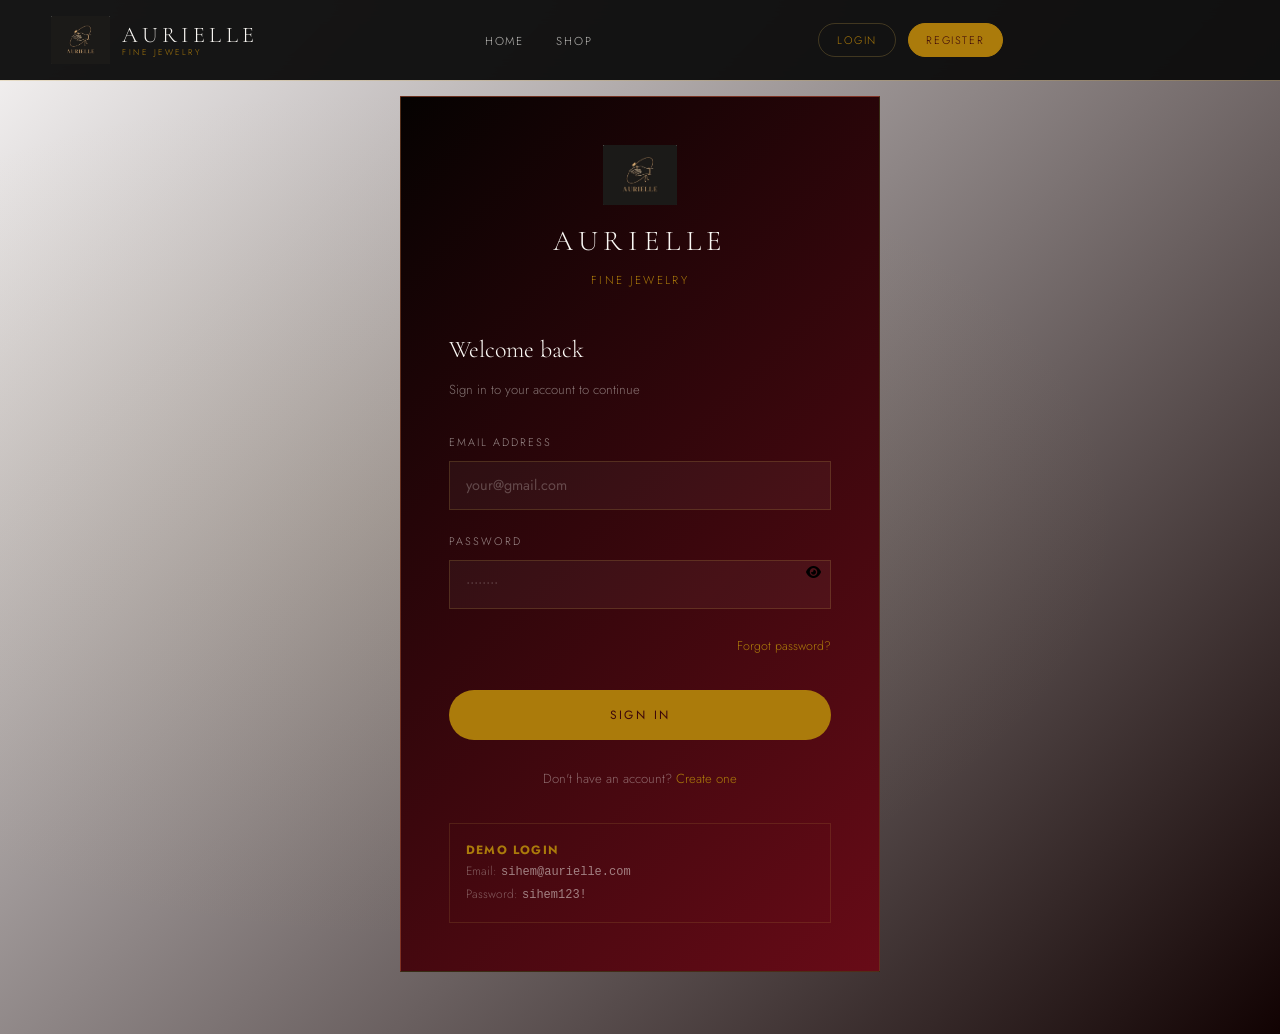
==== commit 3640e368: "rl" ====
--- a/content/login.html
+++ b/content/login.html
@@ -8,7 +8,7 @@
   <link rel="stylesheet" href="https://cdnjs.cloudflare.com/ajax/libs/font-awesome/6.5.0/css/all.min.css" />
 </head>
 <body>
-
+  
   <!-- ── HEADER ─────────────────────────────────────────────── -->
   <header class="header dark" id="header">
     <div class="container">
@@ -28,6 +28,12 @@
           <a href="login.html" class="active" style="color:var(--gold);">Login</a>
           <a href="register.html" class="nav-auth-primary">Register</a>
         </div>
+        <div class="nav-icons"></div>
+           <button class="nav-toggle" aria-label="Menu">
+           <span></span>
+           <span></span>
+             <span></span>
+            </button>
       </nav>
     </div>
   </header>
@@ -84,7 +90,7 @@
       <div style="margin-top:2rem;padding:1rem;border:1px solid rgba(201,168,76,0.15);font-size:0.75rem;color:rgba(250,248,244,0.35);line-height:1.8;">
         <strong style="color:var(--gold);letter-spacing:0.1em;">DEMO LOGIN</strong><br>
         Email: <code style="color:rgba(250,248,244,0.5);">sihem@aurielle.com</code><br>
-        Password: <code style="color:rgba(250,248,244,0.5);">Sihem123!</code>
+        Password: <code style="color:rgba(250,248,244,0.5);">sihem123!</code>
       </div>
 
     </div>
--- a/style/style.css
+++ b/style/style.css
@@ -2,15 +2,15 @@
 
 @import url('https://fonts.googleapis.com/css2?family=Cormorant+Garamond:ital,wght@0,300;0,400;0,600;1,300;1,400&family=Jost:wght@300;400;500&display=swap');
 
-/* ---------- CSS Variables ---------- */
+
 :root {
-  --black:   #9B111E;
+  --black:   #3c060b;
   --white:   #faf8f4;
   --ivory:   #f2ede4;
-  --gold:    #c9a84c;
+  --gold:    rgb(171, 123, 11);
   --gold-lt: #e0c97a;
-  --gold-dk: #9a7a30;
-  --gray:    #484848;
+  --gold-dk: #d1b812fc;
+  --gray:    #090404;
   --red:     #c0392b;
   --green:   #27ae60;
   --border:  rgba(201, 168, 76, 0.25);
@@ -246,7 +246,7 @@
 
 .product-badge {
   position: absolute; top: 1rem; left: 1rem;
-  background: var(--gold); color: var(--black);
+  background: rgb(171, 123, 11); color: var(--black);
   font-size: 0.6rem; letter-spacing: 0.15em;
   text-transform: uppercase; padding: 0.3rem 0.7rem; z-index: 1;
 }
@@ -305,7 +305,7 @@
    ============================================ */
 .page-hero {
   min-height: 38vh; background: var(--black);
-  display: flex; align-items: flex-end;
+  display: flex; align-items: flex-end; padding-top: 120px;
   padding-bottom: 3.5rem; position: relative; overflow: hidden;
 }
 .page-hero::before {
@@ -382,8 +382,10 @@
    AUTH PAGES (Login / Register)
    ============================================ */
 .auth-page {
-  min-height: 100vh; background: var(--black);
-  display: flex; align-items: center;
+  min-height: 100vh; 
+  background:linear-gradient(135deg, #f8f6f6,#110202);
+  display: flex;
+  align-items: center;
   padding: 6rem 0 4rem;
   position: relative;
 }
@@ -395,7 +397,7 @@
 .auth-box {
   position: relative; z-index: 1;
   width: min(480px, 92%); margin: 0 auto;
-  background: rgba(255,255,255,0.03);
+  background:  linear-gradient(135deg, #050201 , #680b17);
   border: 1px solid var(--border);
   padding: 3rem;
 }
@@ -447,7 +449,7 @@
   font-size: 0.82rem; margin-bottom: 1.5rem;
   display: none; border-left: 3px solid;
 }
-.alert.error   { background: rgba(192,57,43,0.12); border-color: var(--red); color: #e74c3c; display: block; }
+.alert.error   { background: rgba(192,57,43,0.12); border-color: var(--red); color: red; display: block; }
 .alert.success { background: rgba(39,174,96,0.12); border-color: var(--green); color: #2ecc71; display: block; }
 
 /* ============================================
@@ -543,6 +545,9 @@
 }
 
 @media (max-width: 900px) {
+  .page-hero{
+  padding-top: 170px;
+}
   .nav-links, .nav-icons, .nav-auth { display: none; }
   .nav-toggle { display: flex; }
   .products-grid, .categories-grid, .shop-grid { grid-template-columns: 1fr; }
@@ -569,6 +574,7 @@
   font-size: 18px;
   color: #e8dddd;
   cursor: pointer;
+  
 }
 
 /* dropdown search box */
@@ -623,712 +629,141 @@
   transform: scale(1.1);
   filter: grayscale(0);
 }
-/* ============================================
-   CART SUMMARY — qty controls & remove button
-   (moved from order.html embedded <style>)
-   ============================================ */
-
-/* Override summary-item to support the richer layout with controls */
+
+
+/* ============================================
+   ORDER PAGE — item & controls
+   ============================================ */
 .summary-item {
+  display: flex;
   align-items: center;
   gap: 0.85rem;
+  margin-bottom: 1rem;
+  padding-bottom: 1rem;
+  border-bottom: 1px solid rgba(201,168,76,0.08);
 }
 .summary-item img {
-  width: 56px;
-  height: 64px;
-}
-.summary-item-info {
-  min-width: 0;
-}
+  width: 56px; height: 64px;
+  object-fit: cover; flex-shrink: 0;
+}
+.summary-item-info { flex: 1; min-width: 0; }
 .summary-item-name {
-  white-space: nowrap;
-  overflow: hidden;
-  text-overflow: ellipsis;
+  font-size: 0.82rem; color: var(--white);
+  margin-bottom: 0.15rem;
+  white-space: nowrap; overflow: hidden; text-overflow: ellipsis;
 }
 .summary-item-cat {
-  font-size: 0.65rem;
+  font-size: 0.65rem; letter-spacing: 0.1em;
+  color: var(--gray); text-transform: uppercase;
 }
 .summary-item-right {
-  display: flex;
-  flex-direction: column;
-  align-items: flex-end;
-  gap: 0.4rem;
-  flex-shrink: 0;
+  display: flex; flex-direction: column;
+  align-items: flex-end; gap: 0.4rem; flex-shrink: 0;
 }
 .summary-item-price {
+  color: var(--gold);
+  font-family: var(--font-display);
   font-size: 0.95rem;
 }
+
 /* Qty stepper */
 .qty-controls {
-  display: flex;
-  align-items: center;
-  gap: 0.35rem;
+  display: flex; align-items: center; gap: 0.35rem;
 }
 .qty-btn {
-  width: 22px;
-  height: 22px;
+  width: 22px; height: 22px;
   background: rgba(201,168,76,0.15);
   border: 1px solid rgba(201,168,76,0.3);
-  color: var(--gold);
-  font-size: 0.85rem;
-  display: flex;
-  align-items: center;
-  justify-content: center;
-  cursor: pointer;
-  transition: background var(--transition);
-  padding: 0;
-  line-height: 1;
+  color: var(--gold); font-size: 0.85rem;
+  display: flex; align-items: center; justify-content: center;
+  cursor: pointer; transition: background 0.2s;
+  padding: 0; line-height: 1;
 }
 .qty-btn:hover { background: rgba(201,168,76,0.3); }
 .qty-value {
-  min-width: 20px;
-  text-align: center;
-  font-size: 0.82rem;
-  color: var(--white);
-}
+  min-width: 20px; text-align: center;
+  font-size: 0.82rem; color: var(--white);
+}
+
 /* Remove button */
 .remove-btn {
-  background: none;
-  border: none;
+  background: none; border: none;
   color: rgba(250,248,244,0.25);
-  font-size: 0.7rem;
-  cursor: pointer;
-  transition: color var(--transition);
-  padding: 0;
+  font-size: 0.7rem; cursor: pointer;
+  transition: color 0.2s; padding: 0;
   letter-spacing: 0.05em;
 }
 .remove-btn:hover { color: #e74c3c; }
-
-/* ============================================
-   ORDER PAGE — page header block
-   (replaces inline margin/font on order.html)
-   ============================================ */
-.order-page-header {
-  margin-bottom: 2.5rem;
-}
-.order-page-header h1 {
-  font-family: var(--font-display);
-  font-size: clamp(2rem, 4vw, 3rem);
-  font-weight: 300;
-}
-
-/* ============================================
-   ORDER PAGE — payment section title spacing
-   (replaces inline margin-top on second h2)
-   ============================================ */
-.order-section-title--payment {
-  margin-top: 2.5rem;
-}
-
-/* ============================================
-   ORDER PAGE — payment icons row
-   (replaces inline flex styles on payment div)
-   ============================================ */
-.payment-brands {
+.product-description {
+  font-size: 0.9rem;
+  color: #621b0b;
+  margin: 8px 0;
+  line-height: 1.4;
+}
+button,
+.btn,
+.filter-btn,
+.nav-auth a,
+.product-overlay span,
+.page-btn,
+.qty-btn {
+  border-radius: 50px !important;
+  transition: all 0.35s ease;
+}
+.product-badge {
+  border-radius: 50px;
+}
+.order-page {
+  background: white !important;
+}
+.summary-item-cat {
+  color: #dfabab;
+}
+.remove-btn {
+  color: rgba(238, 238, 236, 0.987);
+}
+.order-summary {
+  background: rgb(11, 1, 1);
+}
+.nav-toggle{
+  display:none;
+}
+
+.nav-toggle span{
+  display:block;
+  width:25px;
+  height:3px;
+  background:white;
+  margin:5px 0;
+}
+@media (max-width: 900px) {
+
+.nav-toggle {
   display: flex;
-  gap: 0.75rem;
-  margin-bottom: 1.5rem;
-  align-items: center;
-}
-.payment-brands .brand-visa       { font-size: 1.6rem; color: #1a1f71; }
-.payment-brands .brand-mastercard { font-size: 1.6rem; color: #eb001b; }
-.payment-brands .brand-paypal     { font-size: 1.6rem; color: #003087; }
-
-/* ============================================
-   ORDER PAGE — submit button full-width
-   (replaces inline width/margin/font-size on button)
-   ============================================ */
-.btn--order-submit {
-  width: 100%;
-  margin-top: 1rem;
-  font-size: 0.8rem;
-}
-
-/* ============================================
-   ORDER PAGE — empty cart message
-   (replaces inline color/font-size on <p>)
-   ============================================ */
-.cart-empty-msg {
-  color: rgba(250,248,244,0.35);
-  font-size: 0.85rem;
-}
-.cart-empty-msg a {
-  color: var(--gold);
-}
-
-/* ============================================
-   AUTH PAGES — active nav link highlight
-   (replaces style="color:var(--gold)" on login link)
-   ============================================ */
-.nav-auth a.active {
-  color: var(--gold);
-}
-
-/* ============================================
-   AUTH PAGES — register box wider variant
-   (replaces inline width:min(560px,92%) on auth-box)
-   ============================================ */
-.auth-box--wide {
-  width: min(560px, 92%);
-}
-
-/* ============================================
-   AUTH PAGES — register nav border highlight
-   (replaces style="border-color:var(--gold)" on register link)
-   ============================================ */
-.nav-auth a.nav-auth-primary--active {
-  border-color: var(--gold);
-}
-
-/* ============================================
-   AUTH PAGES — password wrapper & toggle button
-   (replaces all inline position/style on .password-wrapper and toggle)
-   ============================================ */
-.password-wrapper {
-  position: relative;
-}
-.password-wrapper input {
-  padding-right: 2.8rem;
-}
-.toggle-password-btn {
-  position: absolute;
-  right: 10px;
-  top: 50%;
-  transform: translateY(-50%);
-  background: none;
-  border: none;
-  cursor: pointer;
-  font-size: 1rem;
-  color: rgba(250,248,244,0.5);
-  padding: 0;
-  line-height: 1;
-}
-/* On login page the bg is dark so icon stays light;
-   override for any light context if needed */
-.toggle-password-btn i {
-  color: inherit;
-}
-
-/* ============================================
-   AUTH PAGES — forgot password link row
-   (replaces inline text-align/margin div)
-   ============================================ */
-.forgot-password-row {
-  text-align: right;
-  margin-bottom: 1.5rem;
-}
-.forgot-password-row a {
-  font-size: 0.78rem;
-  color: var(--gold);
-  transition: color var(--transition);
-}
-.forgot-password-row a:hover {
-  color: var(--gold-lt);
-}
-
-/* ============================================
-   AUTH PAGES — demo credentials hint box
-   (replaces inline styles on the hint div)
-   ============================================ */
-.demo-hint {
-  margin-top: 2rem;
-  padding: 1rem;
-  border: 1px solid rgba(201,168,76,0.15);
-  font-size: 0.75rem;
-  color: rgba(250,248,244,0.35);
-  line-height: 1.8;
-}
-.demo-hint strong {
-  color: var(--gold);
-  letter-spacing: 0.1em;
-}
-.demo-hint code {
-  color: rgba(250,248,244,0.5);
-}
-
-/* ============================================
-   AUTH PAGES — terms/privacy notice
-   (replaces inline styles on the terms div)
-   ============================================ */
-.terms-notice {
-  margin-bottom: 1.5rem;
-  font-size: 0.78rem;
-  color: rgba(250,248,244,0.35);
-  line-height: 1.7;
-}
-.terms-notice a {
-  color: var(--gold);
-  transition: color var(--transition);
-}
-.terms-notice a:hover {
-  color: var(--gold-lt);
-}
-
-/* ============================================
-   HOME PAGE — cart link wrapper in nav
-   (replaces inline position:relative on <a>)
-   ============================================ */
-.nav-cart-link {
-  position: relative;
-  color: rgba(250,248,244,0.72);
-  font-size: 0.95rem;
-  transition: color var(--transition);
-}
-.nav-cart-link:hover { color: var(--gold); }
-
-/* ============================================
-   HOME PAGE — cart badge counter
-   (replaces inline styles on #cartCount span)
-   ============================================ */
-.cart-badge {
-  position: absolute;
-  top: -6px;
-  right: -8px;
-  background: var(--gold);
-  color: var(--black);
-  font-size: 0.55rem;
-  width: 16px;
-  height: 16px;
-  border-radius: 50%;
-  display: flex;
-  align-items: center;
-  justify-content: center;
-  font-weight: 600;
-  line-height: 1;
-}
-
-/* ============================================
-   SHOP PAGE — loading placeholder text
-   (replaces inline grid-column/text-align/padding/color)
-   ============================================ */
-.shop-loading {
-  grid-column: 1 / -1;
-  text-align: center;
-  padding: 4rem;
-  color: var(--gray);
-}
-
-/* ============================================
-   SHOP PAGE — apply filters button full-width
-   (replaces inline width/margin-top on sidebar Apply btn)
-   ============================================ */
-.btn--apply-filters {
-  width: 100%;
-  margin-top: 0.5rem;
-}
-
-/* ============================================
-   SUCCESS MODAL / POPUP
-   ============================================ */
-.modal-overlay {
-  position: fixed;
-  inset: 0;
-  background: rgba(0, 0, 0, 0.72);
-  backdrop-filter: blur(4px);
-  z-index: 9000;
-  display: flex;
-  align-items: center;
-  justify-content: center;
-  opacity: 0;
-  animation: modalFadeIn 0.35s ease forwards;
-}
-.modal-overlay.closing {
-  animation: modalFadeOut 0.3s ease forwards;
-}
-
-.modal-box {
-  position: relative;
-  width: min(460px, 90%);
-  background: var(--black);
-  border: 1px solid var(--border);
-  padding: 3rem 2.5rem 2.5rem;
-  text-align: center;
-  transform: translateY(20px);
-  animation: modalSlideUp 0.35s ease forwards;
-}
-.modal-overlay.closing .modal-box {
-  animation: modalSlideDown 0.3s ease forwards;
-}
-
-/* Gold top accent bar */
-.modal-box::before {
-  content: '';
-  position: absolute;
-  top: 0; left: 0; right: 0;
-  height: 3px;
-  background: linear-gradient(90deg, transparent, var(--gold), transparent);
-}
-
-.modal-icon {
-  width: 64px;
-  height: 64px;
-  border: 1px solid var(--border);
-  border-radius: 50%;
-  display: flex;
-  align-items: center;
-  justify-content: center;
-  margin: 0 auto 1.5rem;
-  color: var(--gold);
-  font-size: 1.5rem;
-}
-
-.modal-title {
-  font-family: var(--font-display);
-  font-size: 1.7rem;
-  font-weight: 300;
-  color: var(--white);
-  letter-spacing: 0.06em;
-  margin-bottom: 0.6rem;
-}
-
-.modal-sub {
-  font-size: 0.82rem;
-  color: rgba(250,248,244,0.5);
-  line-height: 1.7;
-  margin-bottom: 0.5rem;
-}
-
-.modal-order-id {
-  display: inline-block;
-  margin: 0.75rem 0 2rem;
-  font-size: 0.7rem;
-  letter-spacing: 0.2em;
-  text-transform: uppercase;
-  color: var(--gold);
-  border: 1px solid rgba(201,168,76,0.2);
-  padding: 0.35rem 1rem;
-}
-
-.modal-actions {
-  display: flex;
-  gap: 0.75rem;
-  justify-content: center;
-  flex-wrap: wrap;
-}
-
-.modal-close-btn {
-  position: absolute;
-  top: 1rem;
-  right: 1rem;
-  background: none;
-  border: none;
-  color: rgba(0, 0, 0, 0.3);
-  font-size: 1rem;
-  cursor: pointer;
-  transition: color var(--transition);
-  padding: 0.25rem;
-  line-height: 1;
-}
-.modal-close-btn:hover { color: var(--gold); }
-
-/* Progress bar at bottom of modal (auto-close timer) */
-.modal-timer-bar {
-  position: absolute;
-  bottom: 0; left: 0;
-  height: 2px;
-  background: var(--gold);
-  width: 100%;
-  transform-origin: left;
-  animation: timerShrink 6s linear forwards;
-}
-
-@keyframes modalFadeIn  { to { opacity: 1; } }
-@keyframes modalFadeOut { to { opacity: 0; } }
-@keyframes modalSlideUp   { to { transform: translateY(0); } }
-@keyframes modalSlideDown { to { transform: translateY(20px); opacity: 0; } }
-@keyframes timerShrink  { to { transform: scaleX(0); } }
-
-/* ============================================
-   ORDERS MANAGEMENT PAGE
-   ============================================ */
-.orders-page {
-  min-height: 100vh;
-  background: var(--white);
-  padding: 8rem 0 6rem;
-}
-
-.orders-page-header {
-  margin-bottom: 3rem;
-  padding-bottom: 2rem;
-  border-bottom: 1px solid var(--border);
-  display: flex;
-  align-items: flex-end;
-  justify-content: space-between;
-  gap: 1rem;
-  flex-wrap: wrap;
-}
-.orders-page-header-left h1 {
-  font-family: var(--font-display);
-  font-size: clamp(2rem, 4vw, 3rem);
-  font-weight: 300;
-}
-.orders-count-badge {
-  display: inline-flex;
-  align-items: center;
-  gap: 0.5rem;
-  font-size: 0.72rem;
-  letter-spacing: 0.15em;
-  text-transform: uppercase;
-  color: var(--gold);
-  border: 1px solid rgba(201,168,76,0.25);
-  padding: 0.35rem 1rem;
-  margin-top: 0.5rem;
-}
-
-/* Empty state */
-.orders-empty {
-  text-align: center;
-  padding: 6rem 2rem;
-  border: 1px solid var(--border);
-}
-.orders-empty i {
-  font-size: 3rem;
-  color: rgba(201,168,76,0.25);
-  margin-bottom: 1.5rem;
-  display: block;
-}
-.orders-empty h3 {
-  font-family: var(--font-display);
-  font-size: 1.5rem;
-  font-weight: 300;
-  margin-bottom: 0.75rem;
-  color: var(--black);
-}
-.orders-empty p {
-  font-size: 0.85rem;
-  color: var(--gray);
-  margin-bottom: 2rem;
-}
-
-/* Filters/search toolbar */
-.orders-toolbar {
-  display: flex;
-  align-items: center;
-  gap: 1rem;
-  margin-bottom: 2rem;
-  flex-wrap: wrap;
-}
-.orders-search {
-  flex: 1;
-  min-width: 200px;
-  position: relative;
-}
-.orders-search input {
-  width: 100%;
-  padding: 0.7rem 1rem 0.7rem 2.5rem;
-  border: 1px solid var(--border);
-  background: transparent;
-  font-family: var(--font-body);
-  font-size: 0.85rem;
-  color: var(--black);
-  outline: none;
-  transition: border-color var(--transition);
-}
-.orders-search input:focus { border-color: var(--gold); }
-.orders-search input::placeholder { color: var(--gray); }
-.orders-search i {
-  position: absolute;
-  left: 0.85rem;
-  top: 50%;
-  transform: translateY(-50%);
-  color: var(--gray);
-  font-size: 0.8rem;
-}
-.orders-sort-select {
-  border: 1px solid var(--border);
-  background: transparent;
-  font-family: var(--font-body);
-  font-size: 0.82rem;
-  color: var(--black);
-  padding: 0.7rem 2rem 0.7rem 0.9rem;
-  outline: none;
-  cursor: pointer;
-  appearance: none;
-  background-image: url("data:image/svg+xml,%3Csvg viewBox='0 0 12 8' fill='none' xmlns='http://www.w3.org/2000/svg'%3E%3Cpath d='M1 1l5 6 5-6' stroke='%23c9a84c' stroke-width='1.2'/%3E%3C/svg%3E");
-  background-repeat: no-repeat;
-  background-position: right 0.6rem center;
-  background-size: 10px;
-}
-
-/* Order cards grid */
-.orders-grid {
-  display: flex;
-  flex-direction: column;
-  gap: 1.5rem;
-}
-
-.order-card {
-  border: 1px solid var(--border);
-  background: #fff;
-  transition: box-shadow var(--transition), border-color var(--transition);
-}
-.order-card:hover {
-  box-shadow: 0 4px 24px rgba(201,168,76,0.1);
-  border-color: rgba(201,168,76,0.4);
-}
-
-.order-card-header {
-  display: flex;
-  align-items: center;
-  justify-content: space-between;
-  padding: 1.2rem 1.5rem;
-  border-bottom: 1px solid rgba(201,168,76,0.1);
-  flex-wrap: wrap;
-  gap: 0.75rem;
-  background: rgba(201,168,76,0.02);
-}
-.order-card-id {
-  font-size: 0.7rem;
-  letter-spacing: 0.2em;
-  text-transform: uppercase;
-  color: var(--gold);
-  font-weight: 500;
-}
-.order-card-date {
-  font-size: 0.75rem;
-  color: var(--gray);
-}
-.order-card-total {
-  font-family: var(--font-display);
-  font-size: 1.2rem;
-  color: var(--rgb(0,0,0));
-}
-.order-card-total span {
-  color: var(--gold);
-}
-
-.order-card-body {
-  display: grid;
-  grid-template-columns: 1fr 1fr;
-  gap: 0;
-}
-@media (max-width: 700px) {
-  .order-card-body { grid-template-columns: 1fr; }
-}
-
-.order-card-section {
-  padding: 1.25rem 1.5rem;
-  border-right: 1px solid rgba(201,168,76,0.1);
-}
-.order-card-section:last-child { border-right: none; }
-.order-card-section h4 {
-  font-size: 0.65rem;
-  letter-spacing: 0.2em;
-  text-transform: uppercase;
-  color: var(--gold);
-  margin-bottom: 0.9rem;
-}
-
-.order-info-row {
-  display: flex;
-  align-items: baseline;
-  gap: 0.5rem;
-  margin-bottom: 0.45rem;
-}
-.order-info-label {
-  font-size: 0.7rem;
-  letter-spacing: 0.1em;
-  text-transform: uppercase;
-  color: var(--gray);
-  min-width: 60px;
-  flex-shrink: 0;
-}
-.order-info-value {
-  font-size: 0.85rem;
-  color: var(--black);
-}
-
-/* Products list inside order card */
-.order-products-list {
-  display: flex;
-  flex-direction: column;
-  gap: 0.6rem;
-}
-.order-product-item {
-  display: flex;
-  align-items: center;
-  gap: 0.75rem;
-}
-.order-product-img {
-  width: 40px;
-  height: 46px;
-  object-fit: cover;
-  flex-shrink: 0;
-  border: 1px solid rgba(201,168,76,0.15);
-}
-.order-product-info { flex: 1; min-width: 0; }
-.order-product-name {
-  font-size: 0.82rem;
-  color: var(--black);
-  white-space: nowrap;
-  overflow: hidden;
-  text-overflow: ellipsis;
-}
-.order-product-meta {
-  font-size: 0.68rem;
-  color: var(--gray);
-  letter-spacing: 0.05em;
-}
-.order-product-price {
-  font-family: var(--font-display);
-  font-size: 0.9rem;
-  color: var(--gold-dk);
-  flex-shrink: 0;
-}
-
-/* Delete order button */
-.order-card-footer {
-  padding: 0.75rem 1.5rem;
-  border-top: 1px solid rgba(201,168,76,0.1);
-  display: flex;
-  justify-content: flex-end;
-}
-.btn-delete-order {
-  background: none;
-  border: 1px solid rgba(192,57,43,0.25);
-  color: rgba(192,57,43,0.6);
-  font-family: var(--font-body);
-  font-size: 0.68rem;
-  letter-spacing: 0.12em;
-  text-transform: uppercase;
-  padding: 0.4rem 1rem;
-  cursor: pointer;
-  transition: all var(--transition);
-}
-.btn-delete-order:hover {
-  background: rgba(192,57,43,0.08);
-  border-color: var(--red);
-  color: var(--red);
-}
-
-/* Clear all button */
-.btn-clear-orders {
-  font-family: var(--font-body);
-  font-size: 0.68rem;
-  letter-spacing: 0.12em;
-  text-transform: uppercase;
-  padding: 0.6rem 1.2rem;
-  cursor: pointer;
-  transition: all var(--transition);
-  background: none;
-  border: 1px solid rgba(192,57,43,0.25);
-  color: rgba(192,57,43,0.6);
-}
-.btn-clear-orders:hover {
-  background: rgba(192,57,43,0.08);
-  border-color: var(--red);
-  color: var(--red);
-}
-
-/* nav link for orders management */
-.nav-orders-link {
-  font-size: 0.68rem;
-  letter-spacing: 0.12em;
-  text-transform: uppercase;
-  color: rgba(250,248,244,0.55);
-  transition: color var(--transition);
-  display: flex;
-  align-items: center;
-  gap: 0.4rem;
-}
-.nav-orders-link:hover { color: var(--gold); }+  margin-left: auto;
+  transform: translateY(-60px);
+
+}
+  .nav-links,
+  .nav-icons,
+  .nav-auth {
+    display: none;
+    flex-direction: column;
+    width: 100%;
+    background: rgba(0,0,0,0.95);
+    text-align: center;
+    padding: 1rem 0;
+  }
+
+  .nav-links.active,
+  .nav-icons.active,
+  .nav-auth.active {
+    display: flex;
+  }
+
+  .nav {
+    flex-direction: column;
+    align-items: flex-start;
+
+  }
+}
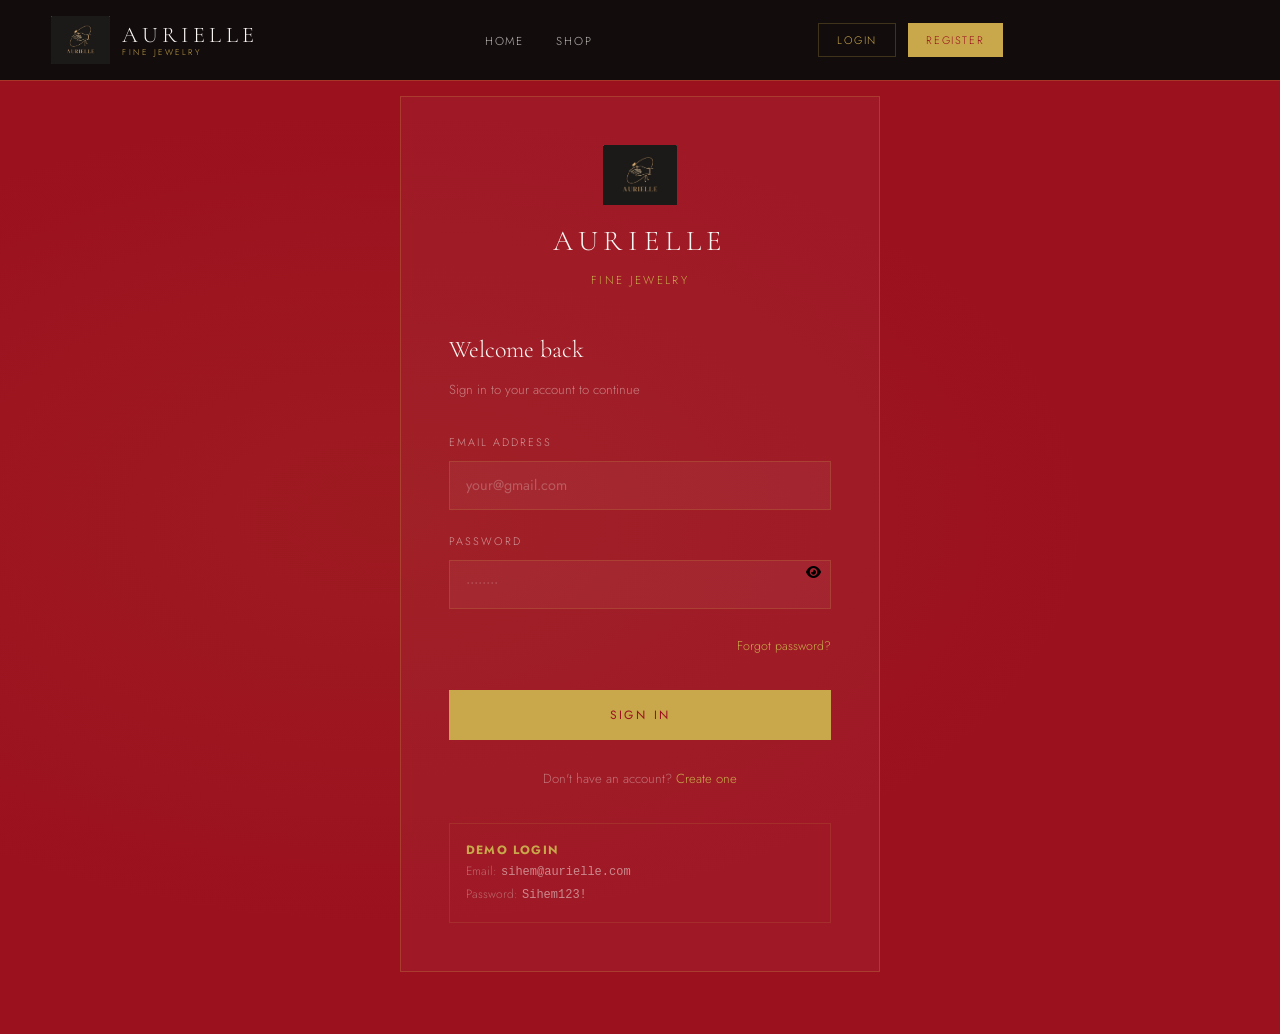
==== commit 765321a1: "LR" ====
--- a/content/login.html
+++ b/content/login.html
@@ -90,7 +90,7 @@
       <div style="margin-top:2rem;padding:1rem;border:1px solid rgba(201,168,76,0.15);font-size:0.75rem;color:rgba(250,248,244,0.35);line-height:1.8;">
         <strong style="color:var(--gold);letter-spacing:0.1em;">DEMO LOGIN</strong><br>
         Email: <code style="color:rgba(250,248,244,0.5);">sihem@aurielle.com</code><br>
-        Password: <code style="color:rgba(250,248,244,0.5);">sihem123!</code>
+        Password: <code style="color:rgba(250,248,244,0.5);">Sihem123!</code>
       </div>
 
     </div>
--- a/style/style.css
+++ b/style/style.css
@@ -2,15 +2,15 @@
 
 @import url('https://fonts.googleapis.com/css2?family=Cormorant+Garamond:ital,wght@0,300;0,400;0,600;1,300;1,400&family=Jost:wght@300;400;500&display=swap');
 
-
+/* ---------- CSS Variables ---------- */
 :root {
-  --black:   #3c060b;
+  --black:   #9B111E;
   --white:   #faf8f4;
   --ivory:   #f2ede4;
-  --gold:    rgb(171, 123, 11);
+  --gold:    #c9a84c;
   --gold-lt: #e0c97a;
-  --gold-dk: #d1b812fc;
-  --gray:    #090404;
+  --gold-dk: #9a7a30;
+  --gray:    #484848;
   --red:     #c0392b;
   --green:   #27ae60;
   --border:  rgba(201, 168, 76, 0.25);
@@ -246,7 +246,7 @@
 
 .product-badge {
   position: absolute; top: 1rem; left: 1rem;
-  background: rgb(171, 123, 11); color: var(--black);
+  background: var(--gold); color: var(--black);
   font-size: 0.6rem; letter-spacing: 0.15em;
   text-transform: uppercase; padding: 0.3rem 0.7rem; z-index: 1;
 }
@@ -382,10 +382,8 @@
    AUTH PAGES (Login / Register)
    ============================================ */
 .auth-page {
-  min-height: 100vh; 
-  background:linear-gradient(135deg, #f8f6f6,#110202);
-  display: flex;
-  align-items: center;
+  min-height: 100vh; background: var(--black);
+  display: flex; align-items: center;
   padding: 6rem 0 4rem;
   position: relative;
 }
@@ -397,7 +395,7 @@
 .auth-box {
   position: relative; z-index: 1;
   width: min(480px, 92%); margin: 0 auto;
-  background:  linear-gradient(135deg, #050201 , #680b17);
+  background: rgba(255,255,255,0.03);
   border: 1px solid var(--border);
   padding: 3rem;
 }
@@ -449,8 +447,32 @@
   font-size: 0.82rem; margin-bottom: 1.5rem;
   display: none; border-left: 3px solid;
 }
-.alert.error   { background: rgba(192,57,43,0.12); border-color: var(--red); color: red; display: block; }
+.alert.error   { background: rgba(192,57,43,0.12); border-color: var(--red); color: #e74c3c; display: block; }
 .alert.success { background: rgba(39,174,96,0.12); border-color: var(--green); color: #2ecc71; display: block; }
+
+.order-page .alert {
+  margin-bottom: 1.75rem;
+  padding: 1rem 1.15rem;
+  border-left-width: 4px;
+  border-radius: 12px;
+  display: none;
+  box-shadow: 0 12px 30px rgba(0, 0, 0, 0.08);
+  line-height: 1.5;
+  font-size: 0.86rem;
+}
+.order-page .alert.error {
+  background: rgba(192,57,43,0.18);
+  border-color: rgba(192,57,43,0.9);
+  color: #8f2b21;
+  display: block;
+}
+.order-page .alert.success {
+  background: rgba(39,174,96,0.16);
+  border-color: rgba(39,174,96,0.9);
+  color: #1f7d46;
+  display: block;
+}
+.order-page .alert strong { display: block; font-weight: 500; margin-bottom: 0.15rem; }
 
 /* ============================================
    ORDER PAGE
@@ -629,101 +651,734 @@
   transform: scale(1.1);
   filter: grayscale(0);
 }
-
-
-/* ============================================
-   ORDER PAGE — item & controls
-   ============================================ */
+/* ============================================
+   CART SUMMARY — qty controls & remove button
+   (moved from order.html embedded <style>)
+   ============================================ */
+
+/* Override summary-item to support the richer layout with controls */
 .summary-item {
-  display: flex;
   align-items: center;
   gap: 0.85rem;
-  margin-bottom: 1rem;
-  padding-bottom: 1rem;
-  border-bottom: 1px solid rgba(201,168,76,0.08);
 }
 .summary-item img {
-  width: 56px; height: 64px;
-  object-fit: cover; flex-shrink: 0;
-}
-.summary-item-info { flex: 1; min-width: 0; }
+  width: 56px;
+  height: 64px;
+}
+.summary-item-info {
+  min-width: 0;
+}
 .summary-item-name {
-  font-size: 0.82rem; color: var(--white);
-  margin-bottom: 0.15rem;
-  white-space: nowrap; overflow: hidden; text-overflow: ellipsis;
+  white-space: nowrap;
+  overflow: hidden;
+  text-overflow: ellipsis;
 }
 .summary-item-cat {
-  font-size: 0.65rem; letter-spacing: 0.1em;
-  color: var(--gray); text-transform: uppercase;
+  font-size: 0.65rem;
 }
 .summary-item-right {
-  display: flex; flex-direction: column;
-  align-items: flex-end; gap: 0.4rem; flex-shrink: 0;
+  display: flex;
+  flex-direction: column;
+  align-items: flex-end;
+  gap: 0.4rem;
+  flex-shrink: 0;
 }
 .summary-item-price {
-  color: var(--gold);
-  font-family: var(--font-display);
   font-size: 0.95rem;
 }
-
 /* Qty stepper */
 .qty-controls {
-  display: flex; align-items: center; gap: 0.35rem;
+  display: flex;
+  align-items: center;
+  gap: 0.35rem;
 }
 .qty-btn {
-  width: 22px; height: 22px;
+  width: 22px;
+  height: 22px;
   background: rgba(201,168,76,0.15);
   border: 1px solid rgba(201,168,76,0.3);
-  color: var(--gold); font-size: 0.85rem;
-  display: flex; align-items: center; justify-content: center;
-  cursor: pointer; transition: background 0.2s;
-  padding: 0; line-height: 1;
+  color: var(--gold);
+  font-size: 0.85rem;
+  display: flex;
+  align-items: center;
+  justify-content: center;
+  cursor: pointer;
+  transition: background var(--transition);
+  padding: 0;
+  line-height: 1;
 }
 .qty-btn:hover { background: rgba(201,168,76,0.3); }
 .qty-value {
-  min-width: 20px; text-align: center;
-  font-size: 0.82rem; color: var(--white);
-}
-
+  min-width: 20px;
+  text-align: center;
+  font-size: 0.82rem;
+  color: var(--white);
+}
 /* Remove button */
 .remove-btn {
-  background: none; border: none;
+  background: none;
+  border: none;
   color: rgba(250,248,244,0.25);
-  font-size: 0.7rem; cursor: pointer;
-  transition: color 0.2s; padding: 0;
+  font-size: 0.7rem;
+  cursor: pointer;
+  transition: color var(--transition);
+  padding: 0;
   letter-spacing: 0.05em;
 }
 .remove-btn:hover { color: #e74c3c; }
-.product-description {
+
+/* ============================================
+   ORDER PAGE — page header block
+   (replaces inline margin/font on order.html)
+   ============================================ */
+.order-page-header {
+  margin-bottom: 2.5rem;
+}
+.order-page-header h1 {
+  font-family: var(--font-display);
+  font-size: clamp(2rem, 4vw, 3rem);
+  font-weight: 300;
+}
+
+/* ============================================
+   ORDER PAGE — payment section title spacing
+   (replaces inline margin-top on second h2)
+   ============================================ */
+.order-section-title--payment {
+  margin-top: 2.5rem;
+}
+
+/* ============================================
+   ORDER PAGE — payment icons row
+   (replaces inline flex styles on payment div)
+   ============================================ */
+.payment-brands {
+  display: flex;
+  gap: 0.75rem;
+  margin-bottom: 1.5rem;
+  align-items: center;
+}
+.payment-brands .brand-visa       { font-size: 1.6rem; color: #1a1f71; }
+.payment-brands .brand-mastercard { font-size: 1.6rem; color: #eb001b; }
+.payment-brands .brand-paypal     { font-size: 1.6rem; color: #003087; }
+
+/* ============================================
+   ORDER PAGE — submit button full-width
+   (replaces inline width/margin/font-size on button)
+   ============================================ */
+.btn--order-submit {
+  width: 100%;
+  margin-top: 1rem;
+  font-size: 0.8rem;
+}
+
+/* ============================================
+   ORDER PAGE — empty cart message
+   (replaces inline color/font-size on <p>)
+   ============================================ */
+.cart-empty-msg {
+  color: rgba(250,248,244,0.35);
+  font-size: 0.85rem;
+}
+.cart-empty-msg a {
+  color: var(--gold);
+}
+
+/* ============================================
+   AUTH PAGES — active nav link highlight
+   (replaces style="color:var(--gold)" on login link)
+   ============================================ */
+.nav-auth a.active {
+  color: var(--gold);
+}
+
+/* ============================================
+   AUTH PAGES — register box wider variant
+   (replaces inline width:min(560px,92%) on auth-box)
+   ============================================ */
+.auth-box--wide {
+  width: min(560px, 92%);
+}
+
+/* ============================================
+   AUTH PAGES — register nav border highlight
+   (replaces style="border-color:var(--gold)" on register link)
+   ============================================ */
+.nav-auth a.nav-auth-primary--active {
+  border-color: var(--gold);
+}
+
+/* ============================================
+   AUTH PAGES — password wrapper & toggle button
+   (replaces all inline position/style on .password-wrapper and toggle)
+   ============================================ */
+.password-wrapper {
+  position: relative;
+}
+.password-wrapper input {
+  padding-right: 2.8rem;
+}
+.toggle-password-btn {
+  position: absolute;
+  right: 10px;
+  top: 50%;
+  transform: translateY(-50%);
+  background: none;
+  border: none;
+  cursor: pointer;
+  font-size: 1rem;
+  color: rgba(250,248,244,0.5);
+  padding: 0;
+  line-height: 1;
+}
+/* On login page the bg is dark so icon stays light;
+   override for any light context if needed */
+.toggle-password-btn i {
+  color: inherit;
+}
+
+/* ============================================
+   AUTH PAGES — forgot password link row
+   (replaces inline text-align/margin div)
+   ============================================ */
+.forgot-password-row {
+  text-align: right;
+  margin-bottom: 1.5rem;
+}
+.forgot-password-row a {
+  font-size: 0.78rem;
+  color: var(--gold);
+  transition: color var(--transition);
+}
+.forgot-password-row a:hover {
+  color: var(--gold-lt);
+}
+
+/* ============================================
+   AUTH PAGES — demo credentials hint box
+   (replaces inline styles on the hint div)
+   ============================================ */
+.demo-hint {
+  margin-top: 2rem;
+  padding: 1rem;
+  border: 1px solid rgba(201,168,76,0.15);
+  font-size: 0.75rem;
+  color: rgba(250,248,244,0.35);
+  line-height: 1.8;
+}
+.demo-hint strong {
+  color: var(--gold);
+  letter-spacing: 0.1em;
+}
+.demo-hint code {
+  color: rgba(250,248,244,0.5);
+}
+
+/* ============================================
+   AUTH PAGES — terms/privacy notice
+   (replaces inline styles on the terms div)
+   ============================================ */
+.terms-notice {
+  margin-bottom: 1.5rem;
+  font-size: 0.78rem;
+  color: rgba(250,248,244,0.35);
+  line-height: 1.7;
+}
+.terms-notice a {
+  color: var(--gold);
+  transition: color var(--transition);
+}
+.terms-notice a:hover {
+  color: var(--gold-lt);
+}
+
+/* ============================================
+   HOME PAGE — cart link wrapper in nav
+   (replaces inline position:relative on <a>)
+   ============================================ */
+.nav-cart-link {
+  position: relative;
+  color: rgba(250,248,244,0.72);
+  font-size: 0.95rem;
+  transition: color var(--transition);
+}
+.nav-cart-link:hover { color: var(--gold); }
+
+/* ============================================
+   HOME PAGE — cart badge counter
+   (replaces inline styles on #cartCount span)
+   ============================================ */
+.cart-badge {
+  position: absolute;
+  top: -6px;
+  right: -8px;
+  background: var(--gold);
+  color: var(--black);
+  font-size: 0.55rem;
+  width: 16px;
+  height: 16px;
+  border-radius: 50%;
+  display: flex;
+  align-items: center;
+  justify-content: center;
+  font-weight: 600;
+  line-height: 1;
+}
+
+/* ============================================
+   SHOP PAGE — loading placeholder text
+   (replaces inline grid-column/text-align/padding/color)
+   ============================================ */
+.shop-loading {
+  grid-column: 1 / -1;
+  text-align: center;
+  padding: 4rem;
+  color: var(--gray);
+}
+
+/* ============================================
+   SHOP PAGE — apply filters button full-width
+   (replaces inline width/margin-top on sidebar Apply btn)
+   ============================================ */
+.btn--apply-filters {
+  width: 100%;
+  margin-top: 0.5rem;
+}
+
+/* ============================================
+   SUCCESS MODAL / POPUP
+   ============================================ */
+.modal-overlay {
+  position: fixed;
+  inset: 0;
+  background: rgba(0, 0, 0, 0.72);
+  backdrop-filter: blur(4px);
+  z-index: 9000;
+  display: flex;
+  align-items: center;
+  justify-content: center;
+  opacity: 0;
+  animation: modalFadeIn 0.35s ease forwards;
+}
+.modal-overlay.closing {
+  animation: modalFadeOut 0.3s ease forwards;
+}
+
+.modal-box {
+  position: relative;
+  width: min(460px, 90%);
+  background: rgba(13, 13, 13, 0.98);
+  border: 1px solid var(--border);
+  padding: 3rem 2.5rem 2.5rem;
+  text-align: center;
+  transform: translateY(20px);
+  animation: modalSlideUp 0.35s ease forwards;
+  color: var(--white);
+}
+.modal-overlay.closing .modal-box {
+  animation: modalSlideDown 0.3s ease forwards;
+}
+
+/* Gold top accent bar */
+.modal-box::before {
+  content: '';
+  position: absolute;
+  top: 0; left: 0; right: 0;
+  height: 3px;
+  background: linear-gradient(90deg, transparent, var(--gold), transparent);
+}
+
+.modal-icon {
+  width: 64px;
+  height: 64px;
+  border: 1px solid var(--border);
+  border-radius: 50%;
+  display: flex;
+  align-items: center;
+  justify-content: center;
+  margin: 0 auto 1.5rem;
+  color: var(--gold);
+  font-size: 1.5rem;
+}
+
+.modal-title {
+  font-family: var(--font-display);
+  font-size: 1.7rem;
+  font-weight: 300;
+  color: var(--white);
+  letter-spacing: 0.06em;
+  margin-bottom: 0.6rem;
+}
+
+.modal-sub {
+  font-size: 0.82rem;
+  color: rgba(250,248,244,0.5);
+  line-height: 1.7;
+  margin-bottom: 0.5rem;
+}
+
+.modal-order-id {
+  display: inline-block;
+  margin: 0.75rem 0 2rem;
+  font-size: 0.7rem;
+  letter-spacing: 0.2em;
+  text-transform: uppercase;
+  color: var(--gold);
+  border: 1px solid rgba(201,168,76,0.2);
+  padding: 0.35rem 1rem;
+}
+
+.modal-actions {
+  display: flex;
+  gap: 0.75rem;
+  justify-content: center;
+  flex-wrap: wrap;
+}
+
+.modal-close-btn {
+  position: absolute;
+  top: 1rem;
+  right: 1rem;
+  background: none;
+  border: none;
+  color: rgba(250, 248, 244, 0.65);
+  font-size: 1rem;
+  cursor: pointer;
+  transition: color var(--transition);
+  padding: 0.25rem;
+  line-height: 1;
+}
+.modal-close-btn:hover { color: var(--gold); }
+
+.modal-box h2 {
+  font-family: var(--font-display);
+  font-size: 1.7rem;
+  font-weight: 300;
+  color: var(--white);
+  letter-spacing: 0.06em;
+  margin-bottom: 0.75rem;
+}
+
+.modal-box p {
+  font-size: 0.88rem;
+  color: rgba(250, 248, 244, 0.74);
+  line-height: 1.7;
+  margin-bottom: 0.8rem;
+}
+
+.modal-box p strong {
+  color: var(--gold);
+}
+
+/* Progress bar at bottom of modal (auto-close timer) */
+.modal-timer-bar {
+  position: absolute;
+  bottom: 0; left: 0;
+  height: 2px;
+  background: var(--gold);
+  width: 100%;
+  transform-origin: left;
+  animation: timerShrink 6s linear forwards;
+}
+
+@keyframes modalFadeIn  { to { opacity: 1; } }
+@keyframes modalFadeOut { to { opacity: 0; } }
+@keyframes modalSlideUp   { to { transform: translateY(0); } }
+@keyframes modalSlideDown { to { transform: translateY(20px); opacity: 0; } }
+@keyframes timerShrink  { to { transform: scaleX(0); } }
+
+/* ============================================
+   ORDERS MANAGEMENT PAGE
+   ============================================ */
+.orders-page {
+  min-height: 100vh;
+  background: var(--white);
+  padding: 8rem 0 6rem;
+}
+
+.orders-page-header {
+  margin-bottom: 3rem;
+  padding-bottom: 2rem;
+  border-bottom: 1px solid var(--border);
+  display: flex;
+  align-items: flex-end;
+  justify-content: space-between;
+  gap: 1rem;
+  flex-wrap: wrap;
+}
+.orders-page-header-left h1 {
+  font-family: var(--font-display);
+  font-size: clamp(2rem, 4vw, 3rem);
+  font-weight: 300;
+}
+.orders-count-badge {
+  display: inline-flex;
+  align-items: center;
+  gap: 0.5rem;
+  font-size: 0.72rem;
+  letter-spacing: 0.15em;
+  text-transform: uppercase;
+  color: var(--gold);
+  border: 1px solid rgba(201,168,76,0.25);
+  padding: 0.35rem 1rem;
+  margin-top: 0.5rem;
+}
+
+/* Empty state */
+.orders-empty {
+  text-align: center;
+  padding: 6rem 2rem;
+  border: 1px solid var(--border);
+}
+.orders-empty i {
+  font-size: 3rem;
+  color: rgba(201,168,76,0.25);
+  margin-bottom: 1.5rem;
+  display: block;
+}
+.orders-empty h3 {
+  font-family: var(--font-display);
+  font-size: 1.5rem;
+  font-weight: 300;
+  margin-bottom: 0.75rem;
+  color: var(--black);
+}
+.orders-empty p {
+  font-size: 0.85rem;
+  color: var(--gray);
+  margin-bottom: 2rem;
+}
+
+/* Filters/search toolbar */
+.orders-toolbar {
+  display: flex;
+  align-items: center;
+  gap: 1rem;
+  margin-bottom: 2rem;
+  flex-wrap: wrap;
+}
+.orders-search {
+  flex: 1;
+  min-width: 200px;
+  position: relative;
+}
+.orders-search input {
+  width: 100%;
+  padding: 0.7rem 1rem 0.7rem 2.5rem;
+  border: 1px solid var(--border);
+  background: transparent;
+  font-family: var(--font-body);
+  font-size: 0.85rem;
+  color: var(--black);
+  outline: none;
+  transition: border-color var(--transition);
+}
+.orders-search input:focus { border-color: var(--gold); }
+.orders-search input::placeholder { color: var(--gray); }
+.orders-search i {
+  position: absolute;
+  left: 0.85rem;
+  top: 50%;
+  transform: translateY(-50%);
+  color: var(--gray);
+  font-size: 0.8rem;
+}
+.orders-sort-select {
+  border: 1px solid var(--border);
+  background: transparent;
+  font-family: var(--font-body);
+  font-size: 0.82rem;
+  color: var(--black);
+  padding: 0.7rem 2rem 0.7rem 0.9rem;
+  outline: none;
+  cursor: pointer;
+  appearance: none;
+  background-image: url("data:image/svg+xml,%3Csvg viewBox='0 0 12 8' fill='none' xmlns='http://www.w3.org/2000/svg'%3E%3Cpath d='M1 1l5 6 5-6' stroke='%23c9a84c' stroke-width='1.2'/%3E%3C/svg%3E");
+  background-repeat: no-repeat;
+  background-position: right 0.6rem center;
+  background-size: 10px;
+}
+
+/* Order cards grid */
+.orders-grid {
+  display: flex;
+  flex-direction: column;
+  gap: 1.5rem;
+}
+
+.order-card {
+  border: 1px solid var(--border);
+  background: #fff;
+  transition: box-shadow var(--transition), border-color var(--transition);
+}
+.order-card:hover {
+  box-shadow: 0 4px 24px rgba(201,168,76,0.1);
+  border-color: rgba(201,168,76,0.4);
+}
+
+.order-card-header {
+  display: flex;
+  align-items: center;
+  justify-content: space-between;
+  padding: 1.2rem 1.5rem;
+  border-bottom: 1px solid rgba(201,168,76,0.1);
+  flex-wrap: wrap;
+  gap: 0.75rem;
+  background: rgba(201,168,76,0.02);
+}
+.order-card-id {
+  font-size: 0.7rem;
+  letter-spacing: 0.2em;
+  text-transform: uppercase;
+  color: var(--gold);
+  font-weight: 500;
+}
+.order-card-date {
+  font-size: 0.75rem;
+  color: var(--gray);
+}
+.order-card-total {
+  font-family: var(--font-display);
+  font-size: 1.2rem;
+  color: var(--black);
+}
+.order-card-total span {
+  color: var(--gold);
+}
+
+.order-card-body {
+  display: grid;
+  grid-template-columns: 1fr 1fr;
+  gap: 0;
+}
+@media (max-width: 700px) {
+  .order-card-body { grid-template-columns: 1fr; }
+}
+
+.order-card-section {
+  padding: 1.25rem 1.5rem;
+  border-right: 1px solid rgba(201,168,76,0.1);
+}
+.order-card-section:last-child { border-right: none; }
+.order-card-section h4 {
+  font-size: 0.65rem;
+  letter-spacing: 0.2em;
+  text-transform: uppercase;
+  color: var(--gold);
+  margin-bottom: 0.9rem;
+}
+
+.order-info-row {
+  display: flex;
+  align-items: baseline;
+  gap: 0.5rem;
+  margin-bottom: 0.45rem;
+}
+.order-info-label {
+  font-size: 0.7rem;
+  letter-spacing: 0.1em;
+  text-transform: uppercase;
+  color: var(--gray);
+  min-width: 60px;
+  flex-shrink: 0;
+}
+.order-info-value {
+  font-size: 0.85rem;
+  color: var(--black);
+}
+
+/* Products list inside order card */
+.order-products-list {
+  display: flex;
+  flex-direction: column;
+  gap: 0.6rem;
+}
+.order-product-item {
+  display: flex;
+  align-items: center;
+  gap: 0.75rem;
+}
+.order-product-img {
+  width: 40px;
+  height: 46px;
+  object-fit: cover;
+  flex-shrink: 0;
+  border: 1px solid rgba(201,168,76,0.15);
+}
+.order-product-info { flex: 1; min-width: 0; }
+.order-product-name {
+  font-size: 0.82rem;
+  color: var(--black);
+  white-space: nowrap;
+  overflow: hidden;
+  text-overflow: ellipsis;
+}
+.order-product-meta {
+  font-size: 0.68rem;
+  color: var(--gray);
+  letter-spacing: 0.05em;
+}
+.order-product-price {
+  font-family: var(--font-display);
   font-size: 0.9rem;
-  color: #621b0b;
-  margin: 8px 0;
-  line-height: 1.4;
-}
-button,
-.btn,
-.filter-btn,
-.nav-auth a,
-.product-overlay span,
-.page-btn,
-.qty-btn {
-  border-radius: 50px !important;
-  transition: all 0.35s ease;
-}
-.product-badge {
-  border-radius: 50px;
-}
-.order-page {
-  background: white !important;
-}
-.summary-item-cat {
-  color: #dfabab;
-}
-.remove-btn {
-  color: rgba(238, 238, 236, 0.987);
-}
-.order-summary {
-  background: rgb(11, 1, 1);
+  color: var(--gold-dk);
+  flex-shrink: 0;
+}
+
+/* Delete order button */
+.order-card-footer {
+  padding: 0.75rem 1.5rem;
+  border-top: 1px solid rgba(201,168,76,0.1);
+  display: flex;
+  justify-content: flex-end;
+}
+.btn-delete-order {
+  background: none;
+  border: 1px solid rgba(192,57,43,0.25);
+  color: rgba(192,57,43,0.6);
+  font-family: var(--font-body);
+  font-size: 0.68rem;
+  letter-spacing: 0.12em;
+  text-transform: uppercase;
+  padding: 0.4rem 1rem;
+  cursor: pointer;
+  transition: all var(--transition);
+}
+.btn-delete-order:hover {
+  background: rgba(192,57,43,0.08);
+  border-color: var(--red);
+  color: var(--red);
+}
+
+/* Clear all button */
+.btn-clear-orders {
+  font-family: var(--font-body);
+  font-size: 0.68rem;
+  letter-spacing: 0.12em;
+  text-transform: uppercase;
+  padding: 0.6rem 1.2rem;
+  cursor: pointer;
+  transition: all var(--transition);
+  background: none;
+  border: 1px solid rgba(192,57,43,0.25);
+  color: rgba(192,57,43,0.6);
+}
+.btn-clear-orders:hover {
+  background: rgba(192,57,43,0.08);
+  border-color: var(--red);
+  color: var(--red);
+}
+
+/* nav link for orders management */
+.nav-orders-link {
+  font-size: 0.68rem;
+  letter-spacing: 0.12em;
+  text-transform: uppercase;
+  color: rgba(250,248,244,0.55);
+  transition: color var(--transition);
+  display: flex;
+  align-items: center;
+  gap: 0.4rem;
 }
 .nav-toggle{
   display:none;
@@ -767,3 +1422,4 @@
 
   }
 }
+.nav-orders-link:hover { color: var(--gold); }
